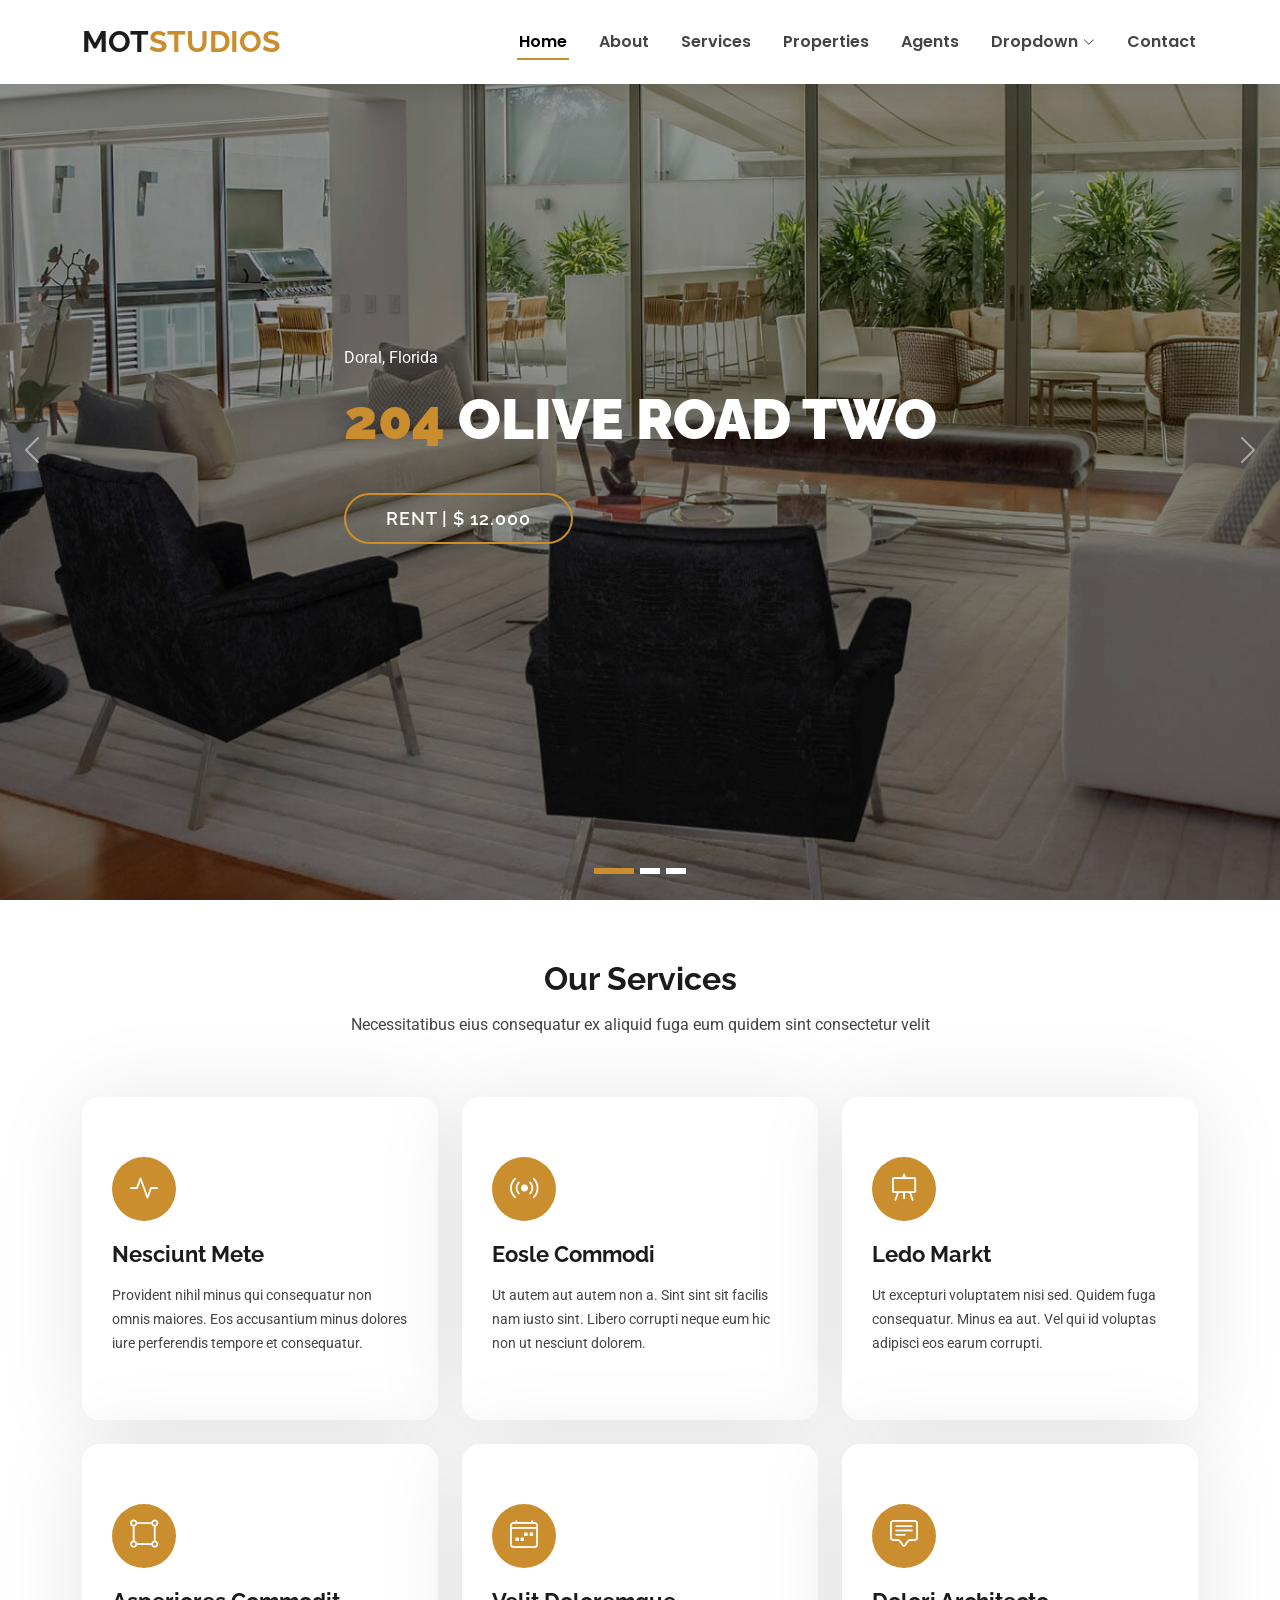
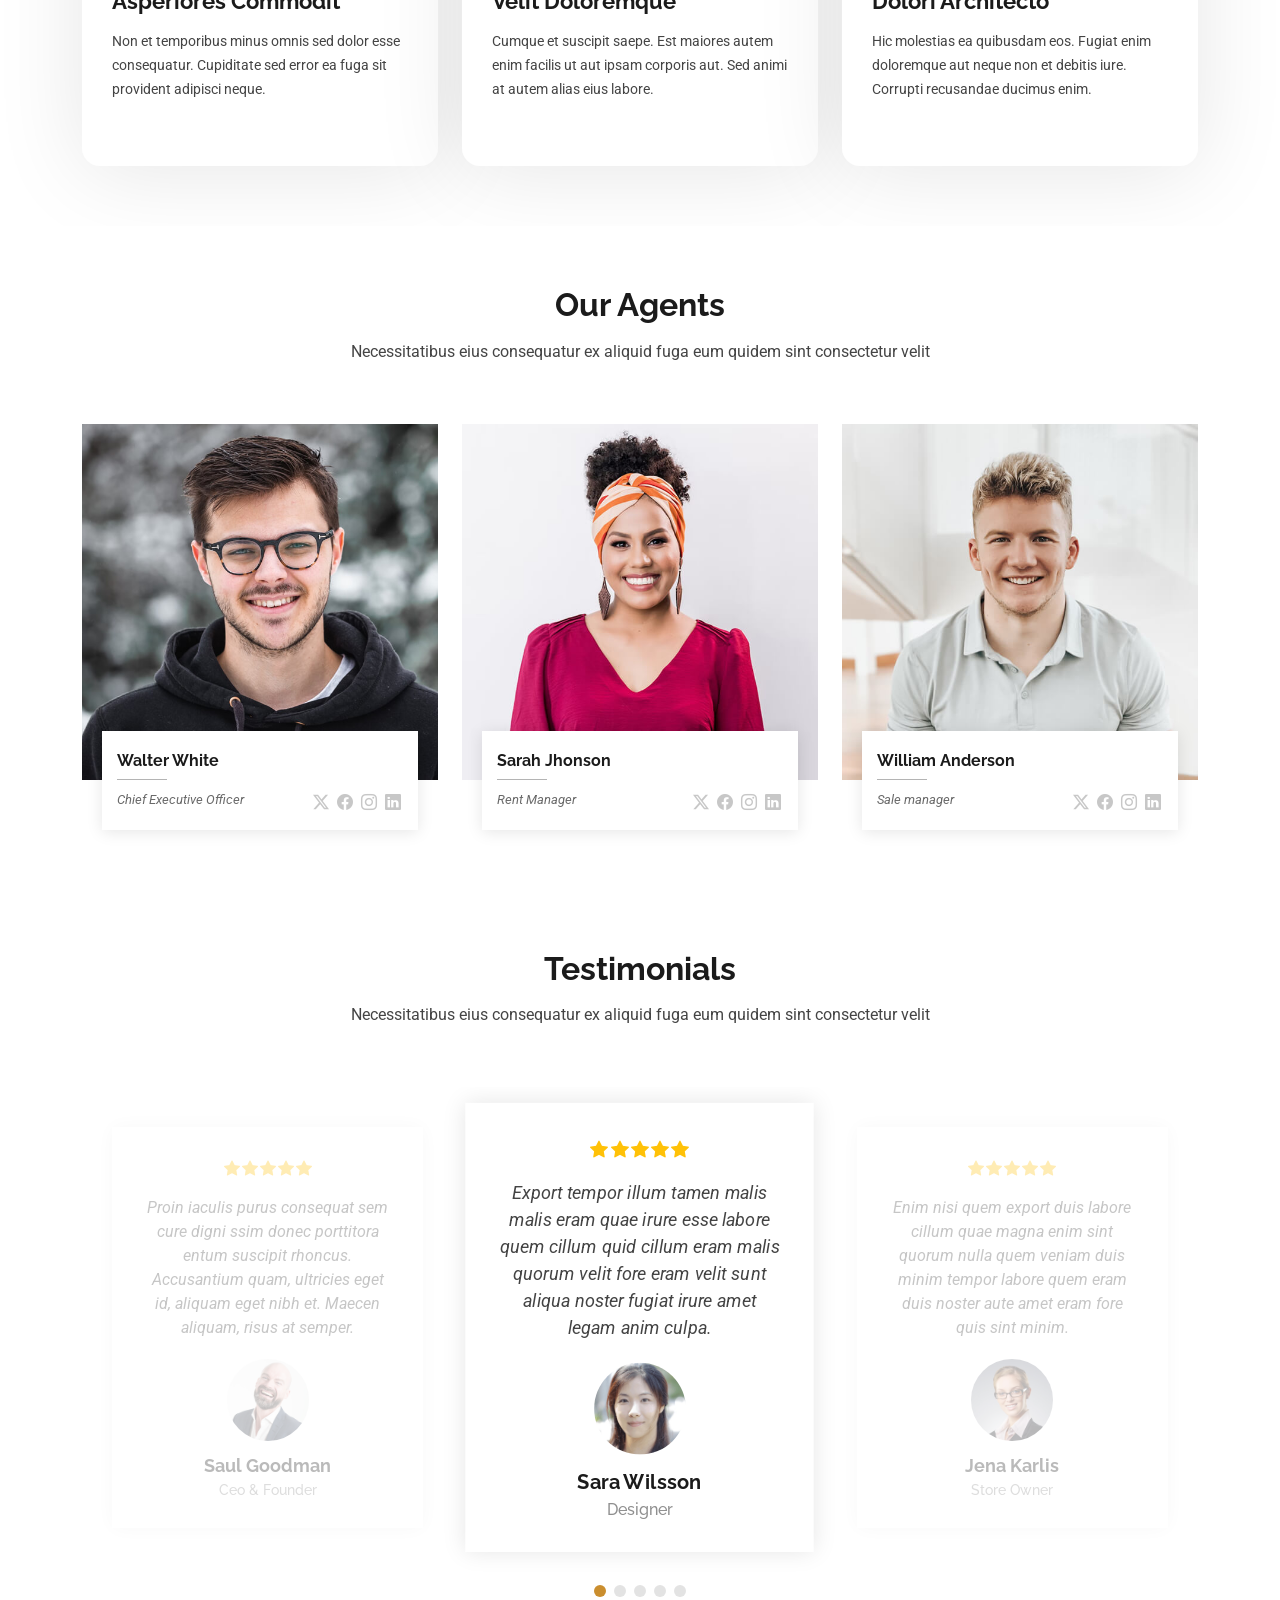
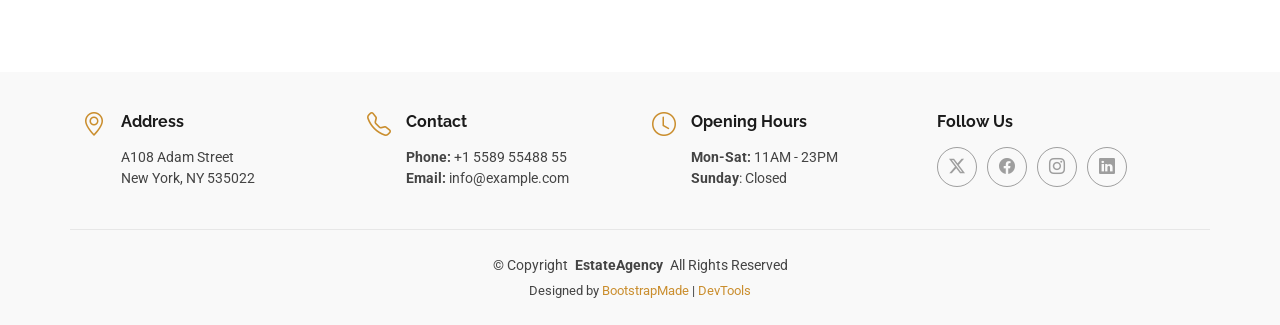
==== index.html @ 94bcbbbc "Just learnt about templates" ====
<!DOCTYPE html>
<html lang="en">

<head>
  <meta charset="utf-8">
  <meta content="width=device-width, initial-scale=1.0" name="viewport">
  <title>Property Plus</title>
  <meta name="description" content="">
  <meta name="keywords" content="">

  <!-- Favicons -->
  <link href="assets/img/favicon.png" rel="icon">
  <link href="assets/img/apple-touch-icon.png" rel="apple-touch-icon">

  <!-- Fonts -->
  <link href="https://fonts.googleapis.com" rel="preconnect">
  <link href="https://fonts.gstatic.com" rel="preconnect" crossorigin>
  <link href="https://fonts.googleapis.com/css2?family=Roboto:ital,wght@0,100;0,300;0,400;0,500;0,700;0,900;1,100;1,300;1,400;1,500;1,700;1,900&family=Poppins:ital,wght@0,100;0,200;0,300;0,400;0,500;0,600;0,700;0,800;0,900;1,100;1,200;1,300;1,400;1,500;1,600;1,700;1,800;1,900&family=Raleway:ital,wght@0,100;0,200;0,300;0,400;0,500;0,600;0,700;0,800;0,900;1,100;1,200;1,300;1,400;1,500;1,600;1,700;1,800;1,900&display=swap" rel="stylesheet">

  <!-- Vendor CSS Files -->
  <link href="assets/vendor/bootstrap/css/bootstrap.min.css" rel="stylesheet">
  <link href="assets/vendor/bootstrap-icons/bootstrap-icons.css" rel="stylesheet">
  <link href="assets/vendor/aos/aos.css" rel="stylesheet">
  <link href="assets/vendor/fontawesome-free/css/all.min.css" rel="stylesheet">
  <link href="assets/vendor/swiper/swiper-bundle.min.css" rel="stylesheet">

  <!-- Main CSS File -->
  <link href="assets/css/main.css" rel="stylesheet">

  <!-- =======================================================
  * Template Name: EstateAgency
  * Template URL: https://bootstrapmade.com/real-estate-agency-bootstrap-template/
  * Updated: Apr 08 2026 with Bootstrap v5.3.8
  * Author: BootstrapMade.com
  * License: https://bootstrapmade.com/license/
  ======================================================== -->
</head>

<body class="index-page">

  <header id="header" class="header d-flex align-items-center fixed-top">
    <div class="container-fluid container-xl position-relative d-flex align-items-center justify-content-between">

      <a href="index.html" class="logo d-flex align-items-center">
        <!-- Uncomment the line below if you also wish to use an image logo -->
        <!-- <img src="assets/img/logo.png" alt=""> -->
        <h1 class="sitename">MOT<span>STUDIOS</span></h1>
      </a>

      <nav id="navmenu" class="navmenu">
        <ul>
          <li><a href="index.html" class="active">Home</a></li>
          <li><a href="about.html">About</a></li>
          <li><a href="services.html">Services</a></li>
          <li><a href="properties.html">Properties</a></li>
          <li><a href="agents.html">Agents</a></li>
          <li class="dropdown"><a href="#"><span>Dropdown</span> <i class="bi bi-chevron-down toggle-dropdown"></i></a>
            <ul>
              <li><a href="#">Dropdown 1</a></li>
              <li class="dropdown"><a href="#"><span>Deep Dropdown</span> <i class="bi bi-chevron-down toggle-dropdown"></i></a>
                <ul>
                  <li><a href="#">Deep Dropdown 1</a></li>
                  <li><a href="#">Deep Dropdown 2</a></li>
                  <li><a href="#">Deep Dropdown 3</a></li>
                  <li><a href="#">Deep Dropdown 4</a></li>
                  <li><a href="#">Deep Dropdown 5</a></li>
                </ul>
              </li>
              <li><a href="#">Dropdown 2</a></li>
              <li><a href="#">Dropdown 3</a></li>
              <li><a href="#">Dropdown 4</a></li>
            </ul>
          </li>
          <li><a href="contact.html">Contact</a></li>
        </ul>
        <i class="mobile-nav-toggle d-xl-none bi bi-list"></i>
      </nav>

    </div>
  </header>

  <main class="main">

    <!-- Hero Section -->
    <section id="hero" class="hero section dark-background">

      <div id="hero-carousel" class="carousel slide" data-bs-ride="carousel" data-bs-interval="5000">

        <div class="carousel-item active">
          <img src="assets/img/hero-carousel/hero-carousel-1.jpg" alt="">
          <div class="carousel-container">
            <div>
              <p>Doral, Florida</p>
              <h2><span>204</span> Olive Road Two</h2>
              <a href="property-single.html" class="btn-get-started">rent | $ 12.000</a>
            </div>
          </div>
        </div><!-- End Carousel Item -->

        <div class="carousel-item">
          <img src="assets/img/hero-carousel/hero-carousel-2.jpg" alt="">
          <div class="carousel-container">
            <div>
              <p>Doral, Florida</p>
              <h2><span>247</span> Venda Road Five</h2>
              <a href="property-single.html" class="btn-get-started">sale | $ 356.000</a>
            </div>
          </div>
        </div><!-- End Carousel Item -->

        <div class="carousel-item">
          <img src="assets/img/hero-carousel/hero-carousel-3.jpg" alt="">
          <div class="carousel-container">
            <div>
              <p>Doral, Florida</p>
              <h2><span>247</span> Vitra Road three</h2>
              <a href="property-single.html" class="btn-get-started">rent | $ 3.000</a>
            </div>
          </div>
        </div><!-- End Carousel Item -->

        <a class="carousel-control-prev" href="#hero-carousel" role="button" data-bs-slide="prev">
          <span class="carousel-control-prev-icon bi bi-chevron-left" aria-hidden="true"></span>
        </a>

        <a class="carousel-control-next" href="#hero-carousel" role="button" data-bs-slide="next">
          <span class="carousel-control-next-icon bi bi-chevron-right" aria-hidden="true"></span>
        </a>

        <ol class="carousel-indicators"></ol>

      </div>

    </section><!-- /Hero Section -->

    <!-- Services Section -->
    <section id="services" class="services section">

      <!-- Section Title -->
      <div class="container section-title" data-aos="fade-up">
        <h2>Our Services</h2>
        <p>Necessitatibus eius consequatur ex aliquid fuga eum quidem sint consectetur velit</p>
      </div><!-- End Section Title -->

      <div class="container">

        <div class="row gy-4">

          <div class="col-lg-4 col-md-6" data-aos="fade-up" data-aos-delay="100">
            <div class="service-item  position-relative">
              <div class="icon">
                <i class="bi bi-activity"></i>
              </div>
              <a href="service-details.html" class="stretched-link">
                <h3>Nesciunt Mete</h3>
              </a>
              <p>Provident nihil minus qui consequatur non omnis maiores. Eos accusantium minus dolores iure perferendis tempore et consequatur.</p>
            </div>
          </div><!-- End Service Item -->

          <div class="col-lg-4 col-md-6" data-aos="fade-up" data-aos-delay="200">
            <div class="service-item position-relative">
              <div class="icon">
                <i class="bi bi-broadcast"></i>
              </div>
              <a href="service-details.html" class="stretched-link">
                <h3>Eosle Commodi</h3>
              </a>
              <p>Ut autem aut autem non a. Sint sint sit facilis nam iusto sint. Libero corrupti neque eum hic non ut nesciunt dolorem.</p>
            </div>
          </div><!-- End Service Item -->

          <div class="col-lg-4 col-md-6" data-aos="fade-up" data-aos-delay="300">
            <div class="service-item position-relative">
              <div class="icon">
                <i class="bi bi-easel"></i>
              </div>
              <a href="service-details.html" class="stretched-link">
                <h3>Ledo Markt</h3>
              </a>
              <p>Ut excepturi voluptatem nisi sed. Quidem fuga consequatur. Minus ea aut. Vel qui id voluptas adipisci eos earum corrupti.</p>
            </div>
          </div><!-- End Service Item -->

          <div class="col-lg-4 col-md-6" data-aos="fade-up" data-aos-delay="400">
            <div class="service-item position-relative">
              <div class="icon">
                <i class="bi bi-bounding-box-circles"></i>
              </div>
              <a href="service-details.html" class="stretched-link">
                <h3>Asperiores Commodit</h3>
              </a>
              <p>Non et temporibus minus omnis sed dolor esse consequatur. Cupiditate sed error ea fuga sit provident adipisci neque.</p>
              <a href="service-details.html" class="stretched-link"></a>
            </div>
          </div><!-- End Service Item -->

          <div class="col-lg-4 col-md-6" data-aos="fade-up" data-aos-delay="500">
            <div class="service-item position-relative">
              <div class="icon">
                <i class="bi bi-calendar4-week"></i>
              </div>
              <a href="service-details.html" class="stretched-link">
                <h3>Velit Doloremque</h3>
              </a>
              <p>Cumque et suscipit saepe. Est maiores autem enim facilis ut aut ipsam corporis aut. Sed animi at autem alias eius labore.</p>
              <a href="service-details.html" class="stretched-link"></a>
            </div>
          </div><!-- End Service Item -->

          <div class="col-lg-4 col-md-6" data-aos="fade-up" data-aos-delay="600">
            <div class="service-item position-relative">
              <div class="icon">
                <i class="bi bi-chat-square-text"></i>
              </div>
              <a href="service-details.html" class="stretched-link">
                <h3>Dolori Architecto</h3>
              </a>
              <p>Hic molestias ea quibusdam eos. Fugiat enim doloremque aut neque non et debitis iure. Corrupti recusandae ducimus enim.</p>
              <a href="service-details.html" class="stretched-link"></a>
            </div>
          </div><!-- End Service Item -->

        </div>

      </div>

    </section><!-- /Services Section -->

    <!-- Agents Section -->
    <section id="agents" class="agents section">

      <!-- Section Title -->
      <div class="container section-title" data-aos="fade-up">
        <h2>Our Agents</h2>
        <p>Necessitatibus eius consequatur ex aliquid fuga eum quidem sint consectetur velit</p>
      </div><!-- End Section Title -->

      <div class="container">

        <div class="row gy-5">

          <div class="col-lg-4 col-md-6" data-aos="fade-up" data-aos-delay="100">
            <div class="member">
              <div class="pic"><img src="assets/img/team/team-1.jpg" class="img-fluid" alt=""></div>
              <div class="member-info">
                <h4>Walter White</h4>
                <span>Chief Executive Officer</span>
                <div class="social">
                  <a href=""><i class="bi bi-twitter-x"></i></a>
                  <a href=""><i class="bi bi-facebook"></i></a>
                  <a href=""><i class="bi bi-instagram"></i></a>
                  <a href=""><i class="bi bi-linkedin"></i></a>
                </div>
              </div>
            </div>
          </div><!-- End Team Member -->

          <div class="col-lg-4 col-md-6" data-aos="fade-up" data-aos-delay="200">
            <div class="member">
              <div class="pic"><img src="assets/img/team/team-2.jpg" class="img-fluid" alt=""></div>
              <div class="member-info">
                <h4>Sarah Jhonson</h4>
                <span>Rent Manager</span>
                <div class="social">
                  <a href=""><i class="bi bi-twitter-x"></i></a>
                  <a href=""><i class="bi bi-facebook"></i></a>
                  <a href=""><i class="bi bi-instagram"></i></a>
                  <a href=""><i class="bi bi-linkedin"></i></a>
                </div>
              </div>
            </div>
          </div><!-- End Team Member -->

          <div class="col-lg-4 col-md-6" data-aos="fade-up" data-aos-delay="300">
            <div class="member">
              <div class="pic"><img src="assets/img/team/team-3.jpg" class="img-fluid" alt=""></div>
              <div class="member-info">
                <h4>William Anderson</h4>
                <span>Sale manager<br></span>
                <div class="social">
                  <a href=""><i class="bi bi-twitter-x"></i></a>
                  <a href=""><i class="bi bi-facebook"></i></a>
                  <a href=""><i class="bi bi-instagram"></i></a>
                  <a href=""><i class="bi bi-linkedin"></i></a>
                </div>
              </div>
            </div>
          </div><!-- End Team Member -->

        </div>

      </div>

    </section><!-- /Agents Section -->

    <!-- Testimonials Section -->
    <section id="testimonials" class="testimonials section">

      <!-- Section Title -->
      <div class="container section-title" data-aos="fade-up">
        <h2>Testimonials</h2>
        <p>Necessitatibus eius consequatur ex aliquid fuga eum quidem sint consectetur velit</p>
      </div><!-- End Section Title -->

      <div class="container" data-aos="fade-up" data-aos-delay="100">

        <div class="swiper init-swiper">
          <script type="application/json" class="swiper-config">
            {
              "loop": true,
              "speed": 600,
              "autoplay": {
                "delay": 5000
              },
              "slidesPerView": "auto",
              "pagination": {
                "el": ".swiper-pagination",
                "type": "bullets",
                "clickable": true
              },
              "breakpoints": {
                "320": {
                  "slidesPerView": 1,
                  "spaceBetween": 40
                },
                "1200": {
                  "slidesPerView": 3,
                  "spaceBetween": 1
                }
              }
            }
          </script>
          <div class="swiper-wrapper">

            <div class="swiper-slide">
              <div class="testimonial-item">
                <div class="stars">
                  <i class="bi bi-star-fill"></i><i class="bi bi-star-fill"></i><i class="bi bi-star-fill"></i><i class="bi bi-star-fill"></i><i class="bi bi-star-fill"></i>
                </div>
                <p>
                  Proin iaculis purus consequat sem cure digni ssim donec porttitora entum suscipit rhoncus. Accusantium quam, ultricies eget id, aliquam eget nibh et. Maecen aliquam, risus at semper.
                </p>
                <div class="profile mt-auto">
                  <img src="assets/img/testimonials/testimonials-1.jpg" class="testimonial-img" alt="">
                  <h3>Saul Goodman</h3>
                  <h4>Ceo &amp; Founder</h4>
                </div>
              </div>
            </div><!-- End testimonial item -->

            <div class="swiper-slide">
              <div class="testimonial-item">
                <div class="stars">
                  <i class="bi bi-star-fill"></i><i class="bi bi-star-fill"></i><i class="bi bi-star-fill"></i><i class="bi bi-star-fill"></i><i class="bi bi-star-fill"></i>
                </div>
                <p>
                  Export tempor illum tamen malis malis eram quae irure esse labore quem cillum quid cillum eram malis quorum velit fore eram velit sunt aliqua noster fugiat irure amet legam anim culpa.
                </p>
                <div class="profile mt-auto">
                  <img src="assets/img/testimonials/testimonials-2.jpg" class="testimonial-img" alt="">
                  <h3>Sara Wilsson</h3>
                  <h4>Designer</h4>
                </div>
              </div>
            </div><!-- End testimonial item -->

            <div class="swiper-slide">
              <div class="testimonial-item">
                <div class="stars">
                  <i class="bi bi-star-fill"></i><i class="bi bi-star-fill"></i><i class="bi bi-star-fill"></i><i class="bi bi-star-fill"></i><i class="bi bi-star-fill"></i>
                </div>
                <p>
                  Enim nisi quem export duis labore cillum quae magna enim sint quorum nulla quem veniam duis minim tempor labore quem eram duis noster aute amet eram fore quis sint minim.
                </p>
                <div class="profile mt-auto">
                  <img src="assets/img/testimonials/testimonials-3.jpg" class="testimonial-img" alt="">
                  <h3>Jena Karlis</h3>
                  <h4>Store Owner</h4>
                </div>
              </div>
            </div><!-- End testimonial item -->

            <div class="swiper-slide">
              <div class="testimonial-item">
                <div class="stars">
                  <i class="bi bi-star-fill"></i><i class="bi bi-star-fill"></i><i class="bi bi-star-fill"></i><i class="bi bi-star-fill"></i><i class="bi bi-star-fill"></i>
                </div>
                <p>
                  Fugiat enim eram quae cillum dolore dolor amet nulla culpa multos export minim fugiat minim velit minim dolor enim duis veniam ipsum anim magna sunt elit fore quem dolore labore illum veniam.
                </p>
                <div class="profile mt-auto">
                  <img src="assets/img/testimonials/testimonials-4.jpg" class="testimonial-img" alt="">
                  <h3>Matt Brandon</h3>
                  <h4>Freelancer</h4>
                </div>
              </div>
            </div><!-- End testimonial item -->

            <div class="swiper-slide">
              <div class="testimonial-item">
                <div class="stars">
                  <i class="bi bi-star-fill"></i><i class="bi bi-star-fill"></i><i class="bi bi-star-fill"></i><i class="bi bi-star-fill"></i><i class="bi bi-star-fill"></i>
                </div>
                <p>
                  Quis quorum aliqua sint quem legam fore sunt eram irure aliqua veniam tempor noster veniam enim culpa labore duis sunt culpa nulla illum cillum fugiat legam esse veniam culpa fore nisi cillum quid.
                </p>
                <div class="profile mt-auto">
                  <img src="assets/img/testimonials/testimonials-5.jpg" class="testimonial-img" alt="">
                  <h3>John Larson</h3>
                  <h4>Entrepreneur</h4>
                </div>
              </div>
            </div><!-- End testimonial item -->

          </div>
          <div class="swiper-pagination"></div>
        </div>

      </div>

    </section><!-- /Testimonials Section -->

  </main>

  <footer id="footer" class="footer light-background">

    <div class="container">
      <div class="row gy-3">
        <div class="col-lg-3 col-md-6 d-flex">
          <i class="bi bi-geo-alt icon"></i>
          <div class="address">
            <h4>Address</h4>
            <p>A108 Adam Street</p>
            <p>New York, NY 535022</p>
            <p></p>
          </div>

        </div>

        <div class="col-lg-3 col-md-6 d-flex">
          <i class="bi bi-telephone icon"></i>
          <div>
            <h4>Contact</h4>
            <p>
              <strong>Phone:</strong> <span>+1 5589 55488 55</span><br>
              <strong>Email:</strong> <span>info@example.com</span><br>
            </p>
          </div>
        </div>

        <div class="col-lg-3 col-md-6 d-flex">
          <i class="bi bi-clock icon"></i>
          <div>
            <h4>Opening Hours</h4>
            <p>
              <strong>Mon-Sat:</strong> <span>11AM - 23PM</span><br>
              <strong>Sunday</strong>: <span>Closed</span>
            </p>
          </div>
        </div>

        <div class="col-lg-3 col-md-6">
          <h4>Follow Us</h4>
          <div class="social-links d-flex">
            <a href="#" class="twitter"><i class="bi bi-twitter-x"></i></a>
            <a href="#" class="facebook"><i class="bi bi-facebook"></i></a>
            <a href="#" class="instagram"><i class="bi bi-instagram"></i></a>
            <a href="#" class="linkedin"><i class="bi bi-linkedin"></i></a>
          </div>
        </div>

      </div>
    </div>

    <div class="container copyright text-center mt-4">
      <p>© <span>Copyright</span> <strong class="px-1 sitename">EstateAgency</strong> <span>All Rights Reserved</span></p>
      <div class="credits">
        <!-- All the links in the footer should remain intact. -->
        <!-- You can delete the links only if you've purchased the pro version. -->
        <!-- Licensing information: https://bootstrapmade.com/license/ -->
        <!-- Purchase the pro version with working PHP/AJAX contact form: [buy-url] -->
        Designed by <a href="https://bootstrapmade.com/">BootstrapMade</a> | <a href="https://bootstrapmade.com/tools/">DevTools</a>
      </div>
    </div>

  </footer>

  <!-- Scroll Top -->
  <a href="#" id="scroll-top" class="scroll-top d-flex align-items-center justify-content-center"><i class="bi bi-arrow-up-short"></i></a>

  <!-- Preloader -->
  <div id="preloader"></div>

  <!-- Vendor JS Files -->
  <script src="assets/vendor/bootstrap/js/bootstrap.bundle.min.js"></script>
  <script src="assets/vendor/php-email-form/validate.js"></script>
  <script src="assets/vendor/aos/aos.js"></script>
  <script src="assets/vendor/swiper/swiper-bundle.min.js"></script>
  <script src="assets/vendor/purecounter/purecounter_vanilla.js"></script>

  <!-- Main JS File -->
  <script src="assets/js/main.js"></script>

</body>

</html>
---- assets/css/main.css ----
/**
* Template Name: EstateAgency
* Template URL: https://bootstrapmade.com/real-estate-agency-bootstrap-template/
* Updated: Aug 09 2024 with Bootstrap v5.3.3
* Author: BootstrapMade.com
* License: https://bootstrapmade.com/license/
*/

/*--------------------------------------------------------------
# Font & Color Variables
# Help: https://bootstrapmade.com/color-system/
--------------------------------------------------------------*/
/* Fonts */
:root {
  --default-font: "Roboto",  system-ui, -apple-system, "Segoe UI", Roboto, "Helvetica Neue", Arial, "Noto Sans", "Liberation Sans", sans-serif, "Apple Color Emoji", "Segoe UI Emoji", "Segoe UI Symbol", "Noto Color Emoji";
  --heading-font: "Raleway",  sans-serif;
  --nav-font: "Poppins",  sans-serif;
}

/* Global Colors - The following color variables are used throughout the website. Updating them here will change the color scheme of the entire website */
:root { 
  --background-color: #ffffff; /* Background color for the entire website, including individual sections */
  --default-color: #444444; /* Default color used for the majority of the text content across the entire website */
  --heading-color: #1b1b1b; /* Color for headings, subheadings and title throughout the website */
  --accent-color: #ca8e2e; /* Accent color that represents your brand on the website. It's used for buttons, links, and other elements that need to stand out */
  --surface-color: #ffffff; /* The surface color is used as a background of boxed elements within sections, such as cards, icon boxes, or other elements that require a visual separation from the global background. */
  --contrast-color: #ffffff; /* Contrast color for text, ensuring readability against backgrounds of accent, heading, or default colors. */
}

/* Nav Menu Colors - The following color variables are used specifically for the navigation menu. They are separate from the global colors to allow for more customization options */
:root {
  --nav-color: #444444;  /* The default color of the main navmenu links */
  --nav-hover-color: #000000; /* Applied to main navmenu links when they are hovered over or active */
  --nav-mobile-background-color: #ffffff; /* Used as the background color for mobile navigation menu */
  --nav-dropdown-background-color: #ffffff; /* Used as the background color for dropdown items that appear when hovering over primary navigation items */
  --nav-dropdown-color: #444444; /* Used for navigation links of the dropdown items in the navigation menu. */
  --nav-dropdown-hover-color: #2eca6a; /* Similar to --nav-hover-color, this color is applied to dropdown navigation links when they are hovered over. */
}

/* Color Presets - These classes override global colors when applied to any section or element, providing reuse of the sam color scheme. */

.light-background {
  --background-color: #f9f9f9;
  --surface-color: #ffffff;
}

.dark-background {
  --background-color: #060606;
  --default-color: #ffffff;
  --heading-color: #ffffff;
  --surface-color: #252525;
  --contrast-color: #ffffff;
}

/* Smooth scroll */
:root {
  scroll-behavior: smooth;
}

/*--------------------------------------------------------------
# General Styling & Shared Classes
--------------------------------------------------------------*/
body {
  color: var(--default-color);
  background-color: var(--background-color);
  font-family: var(--default-font);
}

a {
  color: var(--accent-color);
  text-decoration: none;
  transition: 0.3s;
}

a:hover {
  color: color-mix(in srgb, var(--accent-color), transparent 25%);
  text-decoration: none;
}

h1,
h2,
h3,
h4,
h5,
h6 {
  color: var(--heading-color);
  font-family: var(--heading-font);
}

/* PHP Email Form Messages
------------------------------*/
.php-email-form .error-message {
  display: none;
  background: #df1529;
  color: #ffffff;
  text-align: left;
  padding: 15px;
  margin-bottom: 24px;
  font-weight: 600;
}

.php-email-form .sent-message {
  display: none;
  color: #ffffff;
  background: #059652;
  text-align: center;
  padding: 15px;
  margin-bottom: 24px;
  font-weight: 600;
}

.php-email-form .loading {
  display: none;
  background: var(--surface-color);
  text-align: center;
  padding: 15px;
  margin-bottom: 24px;
}

.php-email-form .loading:before {
  content: "";
  display: inline-block;
  border-radius: 50%;
  width: 24px;
  height: 24px;
  margin: 0 10px -6px 0;
  border: 3px solid var(--accent-color);
  border-top-color: var(--surface-color);
  animation: php-email-form-loading 1s linear infinite;
}

@keyframes php-email-form-loading {
  0% {
    transform: rotate(0deg);
  }

  100% {
    transform: rotate(360deg);
  }
}

/*--------------------------------------------------------------
# Global Header
--------------------------------------------------------------*/
.header {
  color: var(--default-color);
  background-color: var(--background-color);
  padding: 15px 0;
  transition: all 0.5s;
  z-index: 997;
  box-shadow: 0px 0 18px rgba(0, 0, 0, 0.1);
}

.header .logo {
  line-height: 1;
}

.header .logo img {
  max-height: 32px;
  margin-right: 8px;
}

.header .logo h1 {
  font-size: 30px;
  margin: 0;
  font-weight: 700;
  color: var(--heading-color);
}

.header .logo h1 span {
  color: var(--accent-color);
}

/*--------------------------------------------------------------
# Navigation Menu
--------------------------------------------------------------*/
/* Desktop Navigation */
@media (min-width: 1200px) {
  .navmenu {
    padding: 0;
  }

  .navmenu ul {
    margin: 0;
    padding: 0;
    display: flex;
    list-style: none;
    align-items: center;
  }

  .navmenu li {
    position: relative;
  }

  .navmenu>ul>li {
    white-space: nowrap;
    padding: 15px 14px;
  }

  .navmenu>ul>li:last-child {
    padding-right: 0;
  }

  .navmenu a,
  .navmenu a:focus {
    color: var(--nav-color);
    font-size: 16px;
    padding: 0 2px;
    font-family: var(--nav-font);
    font-weight: 600;
    display: flex;
    align-items: center;
    justify-content: space-between;
    white-space: nowrap;
    transition: 0.3s;
    position: relative;
  }

  .navmenu a i,
  .navmenu a:focus i {
    font-size: 12px;
    line-height: 0;
    margin-left: 5px;
    transition: 0.3s;
  }

  .navmenu>ul>li>a:before {
    content: "";
    position: absolute;
    width: 100%;
    height: 2px;
    bottom: -6px;
    left: 0;
    background-color: var(--accent-color);
    visibility: hidden;
    width: 0px;
    transition: all 0.3s ease-in-out 0s;
  }

  .navmenu a:hover:before,
  .navmenu li:hover>a:before,
  .navmenu .active:before {
    visibility: visible;
    width: 100%;
  }

  .navmenu li:hover>a,
  .navmenu .active,
  .navmenu .active:focus {
    color: var(--nav-hover-color);
  }

  .navmenu .dropdown ul {
    margin: 0;
    padding: 10px 0;
    background: var(--nav-dropdown-background-color);
    display: block;
    position: absolute;
    visibility: hidden;
    left: 14px;
    top: 130%;
    opacity: 0;
    transition: 0.3s;
    border-radius: 4px;
    z-index: 99;
    box-shadow: 0px 0px 30px rgba(0, 0, 0, 0.1);
  }

  .navmenu .dropdown ul li {
    min-width: 200px;
  }

  .navmenu .dropdown ul a {
    padding: 10px 20px;
    font-size: 15px;
    text-transform: none;
    color: var(--nav-dropdown-color);
  }

  .navmenu .dropdown ul a i {
    font-size: 12px;
  }

  .navmenu .dropdown ul a:hover,
  .navmenu .dropdown ul .active:hover,
  .navmenu .dropdown ul li:hover>a {
    color: var(--nav-dropdown-hover-color);
  }

  .navmenu .dropdown:hover>ul {
    opacity: 1;
    top: 100%;
    visibility: visible;
  }

  .navmenu .dropdown .dropdown ul {
    top: 0;
    left: -90%;
    visibility: hidden;
  }

  .navmenu .dropdown .dropdown:hover>ul {
    opacity: 1;
    top: 0;
    left: -100%;
    visibility: visible;
  }
}

/* Mobile Navigation */
@media (max-width: 1199px) {
  .mobile-nav-toggle {
    color: var(--nav-color);
    font-size: 28px;
    line-height: 0;
    margin-right: 10px;
    cursor: pointer;
    transition: color 0.3s;
  }

  .navmenu {
    padding: 0;
    z-index: 9997;
  }

  .navmenu ul {
    display: none;
    list-style: none;
    position: absolute;
    inset: 60px 20px 20px 20px;
    padding: 10px 0;
    margin: 0;
    border-radius: 6px;
    background-color: var(--nav-mobile-background-color);
    border: 1px solid color-mix(in srgb, var(--default-color), transparent 90%);
    box-shadow: none;
    overflow-y: auto;
    transition: 0.3s;
    z-index: 9998;
  }

  .navmenu a,
  .navmenu a:focus {
    color: var(--nav-dropdown-color);
    padding: 10px 20px;
    font-family: var(--nav-font);
    font-size: 17px;
    font-weight: 500;
    display: flex;
    align-items: center;
    justify-content: space-between;
    white-space: nowrap;
    transition: 0.3s;
  }

  .navmenu a i,
  .navmenu a:focus i {
    font-size: 12px;
    line-height: 0;
    margin-left: 5px;
    width: 30px;
    height: 30px;
    display: flex;
    align-items: center;
    justify-content: center;
    border-radius: 50%;
    transition: 0.3s;
    background-color: color-mix(in srgb, var(--accent-color), transparent 90%);
  }

  .navmenu a i:hover,
  .navmenu a:focus i:hover {
    background-color: var(--accent-color);
    color: var(--contrast-color);
  }

  .navmenu a:hover,
  .navmenu .active,
  .navmenu .active:focus {
    color: var(--nav-dropdown-hover-color);
  }

  .navmenu .active i,
  .navmenu .active:focus i {
    background-color: var(--accent-color);
    color: var(--contrast-color);
    transform: rotate(180deg);
  }

  .navmenu .dropdown ul {
    position: static;
    display: none;
    z-index: 99;
    padding: 10px 0;
    margin: 10px 20px;
    background-color: var(--nav-dropdown-background-color);
    transition: all 0.5s ease-in-out;
  }

  .navmenu .dropdown ul ul {
    background-color: rgba(33, 37, 41, 0.1);
  }

  .navmenu .dropdown>.dropdown-active {
    display: block;
    background-color: rgba(33, 37, 41, 0.03);
  }

  .mobile-nav-active {
    overflow: hidden;
  }

  .mobile-nav-active .mobile-nav-toggle {
    color: #fff;
    position: absolute;
    font-size: 32px;
    top: 15px;
    right: 15px;
    margin-right: 0;
    z-index: 9999;
  }

  .mobile-nav-active .navmenu {
    position: fixed;
    overflow: hidden;
    inset: 0;
    background: rgba(33, 37, 41, 0.8);
    transition: 0.3s;
  }

  .mobile-nav-active .navmenu>ul {
    display: block;
  }
}

/*--------------------------------------------------------------
# Global Footer
--------------------------------------------------------------*/
.footer {
  color: var(--default-color);
  background-color: var(--background-color);
  font-size: 14px;
  padding: 40px 0 0 0;
  position: relative;
}

.footer .icon {
  color: var(--accent-color);
  margin-right: 15px;
  font-size: 24px;
  line-height: 0;
}

.footer h4 {
  font-size: 16px;
  font-weight: 700;
  margin-bottom: 15px;
}

.footer .address p {
  margin-bottom: 0px;
}

.footer .social-links a {
  display: flex;
  align-items: center;
  justify-content: center;
  width: 40px;
  height: 40px;
  border-radius: 50%;
  border: 1px solid color-mix(in srgb, var(--default-color), transparent 50%);
  font-size: 16px;
  color: color-mix(in srgb, var(--default-color), transparent 50%);
  margin-right: 10px;
  transition: 0.3s;
}

.footer .social-links a:hover {
  color: var(--accent-color);
  border-color: var(--accent-color);
}

.footer .copyright {
  padding: 25px 0;
  border-top: 1px solid color-mix(in srgb, var(--default-color), transparent 90%);
}

.footer .copyright p {
  margin-bottom: 0;
}

.footer .credits {
  margin-top: 5px;
  font-size: 13px;
}

/*--------------------------------------------------------------
# Preloader
--------------------------------------------------------------*/
#preloader {
  position: fixed;
  inset: 0;
  z-index: 999999;
  overflow: hidden;
  background: var(--background-color);
  transition: all 0.6s ease-out;
}

#preloader:before {
  content: "";
  position: fixed;
  top: calc(50% - 30px);
  left: calc(50% - 30px);
  border: 6px solid #ffffff;
  border-color: var(--accent-color) transparent var(--accent-color) transparent;
  border-radius: 50%;
  width: 60px;
  height: 60px;
  animation: animate-preloader 1.5s linear infinite;
}

@keyframes animate-preloader {
  0% {
    transform: rotate(0deg);
  }

  100% {
    transform: rotate(360deg);
  }
}

/*--------------------------------------------------------------
# Scroll Top Button
--------------------------------------------------------------*/
.scroll-top {
  position: fixed;
  visibility: hidden;
  opacity: 0;
  right: 15px;
  bottom: 15px;
  z-index: 99999;
  background-color: var(--accent-color);
  width: 40px;
  height: 40px;
  border-radius: 4px;
  transition: all 0.4s;
}

.scroll-top i {
  font-size: 24px;
  color: var(--contrast-color);
  line-height: 0;
}

.scroll-top:hover {
  background-color: color-mix(in srgb, var(--accent-color), transparent 20%);
  color: var(--contrast-color);
}

.scroll-top.active {
  visibility: visible;
  opacity: 1;
}

/*--------------------------------------------------------------
# Disable aos animation delay on mobile devices
--------------------------------------------------------------*/
@media screen and (max-width: 768px) {
  [data-aos-delay] {
    transition-delay: 0 !important;
  }
}

/*--------------------------------------------------------------
# Global Page Titles & Breadcrumbs
--------------------------------------------------------------*/
.page-title {
  color: var(--default-color);
  background-color: var(--background-color);
  position: relative;
}

.page-title .heading {
  padding: 160px 0 80px 0;
  border-top: 1px solid color-mix(in srgb, var(--default-color), transparent 90%);
}

.page-title .heading h1 {
  font-size: 38px;
  font-weight: 700;
}

.page-title nav {
  background-color: color-mix(in srgb, var(--default-color), transparent 95%);
  padding: 20px 0;
}

.page-title nav ol {
  display: flex;
  flex-wrap: wrap;
  list-style: none;
  margin: 0;
  font-size: 16px;
  font-weight: 600;
}

.page-title nav ol li+li {
  padding-left: 10px;
}

.page-title nav ol li+li::before {
  content: "/";
  display: inline-block;
  padding-right: 10px;
  color: color-mix(in srgb, var(--default-color), transparent 70%);
}

/*--------------------------------------------------------------
# Global Sections
--------------------------------------------------------------*/
section,
.section {
  color: var(--default-color);
  background-color: var(--background-color);
  padding: 60px 0;
  scroll-margin-top: 90px;
  overflow: clip;
}

@media (max-width: 1199px) {

  section,
  .section {
    scroll-margin-top: 66px;
  }
}

/*--------------------------------------------------------------
# Global Section Titles
--------------------------------------------------------------*/
.section-title {
  text-align: center;
  padding-bottom: 60px;
  position: relative;
}

.section-title h2 {
  font-size: 32px;
  font-weight: 700;
  margin-bottom: 15px;
}

.section-title p {
  margin-bottom: 0;
}

/*--------------------------------------------------------------
# Hero Section
--------------------------------------------------------------*/
.hero {
  padding: 0;
}

.hero .carousel {
  width: 100%;
  min-height: 100vh;
  padding: 0;
  margin: 0;
  background-color: var(--background-color);
  position: relative;
  overflow: hidden;
}

.hero img {
  position: absolute;
  inset: 0;
  display: block;
  width: 100%;
  height: 100%;
  object-fit: cover;
  z-index: 1;
}

.hero .carousel-item {
  position: absolute;
  inset: 0;
  background-size: cover;
  background-position: center;
  background-repeat: no-repeat;
  overflow: hidden;
}

.hero .carousel-item:before {
  content: "";
  background: color-mix(in srgb, var(--background-color), transparent 60%);
  position: absolute;
  inset: 0;
  z-index: 2;
}

.hero .carousel-container {
  position: absolute;
  inset: 90px 100px;
  display: flex;
  justify-content: center;
  align-items: center;
  flex-direction: column;
  z-index: 3;
}

@media (max-width: 575px) {
  .hero .carousel-container {
    inset: 90px 50px;
  }
}

.hero h2 {
  margin-bottom: 30px;
  font-size: 56px;
  font-weight: 900;
  text-transform: uppercase;
}

.hero h2 span {
  color: var(--accent-color);
}

@media (max-width: 768px) {
  .hero h2 {
    font-size: 30px;
  }
}

.hero .btn-get-started {
  color: var(--contrast-color);
  font-family: var(--heading-font);
  font-weight: 600;
  font-size: 18px;
  letter-spacing: 1px;
  text-transform: uppercase;
  display: inline-block;
  padding: 10px 40px;
  border-radius: 50px;
  transition: 0.5s;
  margin: 10px 0;
  align-self: flex-start;
  flex-shrink: 0;
  border: 2px solid var(--accent-color);
}

.hero .btn-get-started:hover {
  background: color-mix(in srgb, var(--accent-color), transparent 20%);
}

.hero .carousel-control-prev,
.hero .carousel-control-next {
  width: 10%;
  transition: 0.3s;
  opacity: 0.5;
  z-index: 3;
}

.hero .carousel-control-prev:focus,
.hero .carousel-control-next:focus {
  opacity: 0.5;
}

.hero .carousel-control-prev:hover,
.hero .carousel-control-next:hover {
  opacity: 0.9;
}

@media (min-width: 1024px) {

  .hero .carousel-control-prev,
  .hero .carousel-control-next {
    width: 5%;
  }
}

.hero .carousel-control-next-icon,
.hero .carousel-control-prev-icon {
  background: none;
  font-size: 32px;
  line-height: 1;
}

.hero .carousel-indicators {
  list-style: none;
}

.hero .carousel-indicators li {
  cursor: pointer;
  opacity: 1;
  height: 6px;
  width: 20px;
  transition: 0.3s;
  padding: 0;
}

.hero .carousel-indicators .active {
  background-color: var(--accent-color);
  width: 40px;
}

/*--------------------------------------------------------------
# Services Section
--------------------------------------------------------------*/
.services .service-item {
  background-color: var(--surface-color);
  box-shadow: 0px 5px 90px 0px rgba(0, 0, 0, 0.1);
  padding: 60px 30px;
  transition: all ease-in-out 0.3s;
  border-radius: 18px;
  border-bottom: 5px solid var(--surface-color);
  height: 100%;
}

.services .service-item .icon {
  color: var(--contrast-color);
  background: var(--accent-color);
  margin: 0;
  width: 64px;
  height: 64px;
  border-radius: 50px;
  display: flex;
  align-items: center;
  justify-content: center;
  margin-bottom: 20px;
  font-size: 28px;
  transition: ease-in-out 0.3s;
}

.services .service-item h3 {
  font-weight: 700;
  margin: 10px 0 15px 0;
  font-size: 22px;
  transition: ease-in-out 0.3s;
}

.services .service-item p {
  line-height: 24px;
  font-size: 14px;
  margin-bottom: 0;
}

@media (min-width: 1365px) {
  .services .service-item:hover {
    transform: translateY(-10px);
    border-color: var(--accent-color);
  }

  .services .service-item:hover h3 {
    color: var(--accent-color);
  }
}

/*--------------------------------------------------------------
# Agents Section
--------------------------------------------------------------*/
.agents .member {
  position: relative;
}

.agents .member .pic {
  overflow: hidden;
  margin-bottom: 50px;
}

.agents .member .member-info {
  background-color: var(--surface-color);
  color: color-mix(in srgb, var(--default-color), transparent 20%);
  box-shadow: 0px 2px 15px rgba(0, 0, 0, 0.1);
  position: absolute;
  bottom: -50px;
  left: 20px;
  right: 20px;
  padding: 20px 15px;
  overflow: hidden;
  transition: 0.5s;
}

.agents .member h4 {
  font-weight: 700;
  margin-bottom: 10px;
  font-size: 16px;
  position: relative;
  padding-bottom: 10px;
}

.agents .member h4::after {
  content: "";
  position: absolute;
  display: block;
  width: 50px;
  height: 1px;
  background: color-mix(in srgb, var(--default-color), transparent 60%);
  bottom: 0;
  left: 0;
}

.agents .member span {
  font-style: italic;
  display: block;
  font-size: 13px;
}

.agents .member .social {
  position: absolute;
  right: 15px;
  bottom: 15px;
}

.agents .member .social a {
  transition: color 0.3s;
  color: color-mix(in srgb, var(--default-color), transparent 70%);
}

.agents .member .social a:hover {
  color: var(--accent-color);
}

.agents .member .social i {
  font-size: 16px;
  margin: 0 2px;
}

/*--------------------------------------------------------------
# Testimonials Section
--------------------------------------------------------------*/
.testimonials .testimonial-item {
  background-color: var(--surface-color);
  box-shadow: 0px 0 20px rgba(0, 0, 0, 0.1);
  box-sizing: content-box;
  padding: 30px;
  margin: 40px 30px;
  min-height: 320px;
  display: flex;
  flex-direction: column;
  text-align: center;
  transition: 0.3s;
}

.testimonials .testimonial-item .stars {
  margin-bottom: 15px;
}

.testimonials .testimonial-item .stars i {
  color: #ffc107;
  margin: 0 1px;
}

.testimonials .testimonial-item .testimonial-img {
  width: 90px;
  border-radius: 50%;
  border: 4px solid var(--background-color);
  margin: 0 auto;
}

.testimonials .testimonial-item h3 {
  font-size: 18px;
  font-weight: bold;
  margin: 10px 0 5px 0;
}

.testimonials .testimonial-item h4 {
  font-size: 14px;
  color: color-mix(in srgb, var(--default-color), transparent 40%);
  margin: 0;
}

.testimonials .testimonial-item p {
  font-style: italic;
  margin: 0 auto 15px auto;
}

.testimonials .swiper-wrapper {
  height: auto;
}

.testimonials .swiper-pagination {
  margin-top: 20px;
  position: relative;
}

.testimonials .swiper-pagination .swiper-pagination-bullet {
  width: 12px;
  height: 12px;
  background-color: color-mix(in srgb, var(--default-color), transparent 85%);
  opacity: 1;
}

.testimonials .swiper-pagination .swiper-pagination-bullet-active {
  background-color: var(--accent-color);
}

.testimonials .swiper-slide {
  opacity: 0.3;
}

@media (max-width: 1199px) {
  .testimonials .swiper-slide-active {
    opacity: 1;
  }

  .testimonials .swiper-pagination {
    margin-top: 0;
  }

  .testimonials .testimonial-item {
    margin: 40px 20px;
  }
}

@media (min-width: 1200px) {
  .testimonials .swiper-slide-next {
    opacity: 1;
    transform: scale(1.12);
  }
}

/*--------------------------------------------------------------
# About Section
--------------------------------------------------------------*/
.about .content .who-we-are {
  text-transform: uppercase;
  margin-bottom: 15px;
  color: color-mix(in srgb, var(--default-color), transparent 40%);
}

.about .content h3 {
  font-size: 2rem;
  font-weight: 700;
}

.about .content ul {
  list-style: none;
  padding: 0;
}

.about .content ul li {
  padding-bottom: 10px;
}

.about .content ul i {
  font-size: 1.25rem;
  margin-right: 4px;
  color: var(--accent-color);
}

.about .content p:last-child {
  margin-bottom: 0;
}

.about .content .read-more {
  background: var(--accent-color);
  color: var(--contrast-color);
  font-family: var(--heading-font);
  font-weight: 500;
  font-size: 16px;
  letter-spacing: 1px;
  padding: 12px 24px;
  border-radius: 5px;
  transition: 0.3s;
  display: inline-flex;
  align-items: center;
  justify-content: center;
}

.about .content .read-more i {
  font-size: 18px;
  margin-left: 5px;
  line-height: 0;
  transition: 0.3s;
}

.about .content .read-more:hover {
  background: color-mix(in srgb, var(--accent-color), transparent 20%);
  padding-right: 19px;
}

.about .content .read-more:hover i {
  margin-left: 10px;
}

.about .about-images img {
  border-radius: 10px;
}

/*--------------------------------------------------------------
# Stats Section
--------------------------------------------------------------*/
.stats .stats-item {
  background-color: var(--surface-color);
  box-shadow: 0px 0 30px rgba(0, 0, 0, 0.1);
  padding: 30px;
}

.stats .stats-item i {
  color: var(--accent-color);
  font-size: 42px;
  line-height: 0;
  margin-right: 20px;
}

.stats .stats-item span {
  color: var(--heading-color);
  font-size: 36px;
  display: block;
  font-weight: 600;
}

.stats .stats-item p {
  padding: 0;
  margin: 0;
  font-family: var(--heading-font);
  font-size: 16px;
}

/*--------------------------------------------------------------
# Features Section
--------------------------------------------------------------*/
.features .features-image {
  position: relative;
  min-height: 400px;
}

.features .features-image img {
  position: absolute;
  inset: 0;
  display: block;
  width: 100%;
  height: 100%;
  object-fit: cover;
  z-index: 1;
}

.features h3 {
  font-size: 28px;
  font-weight: 700;
  margin-bottom: 20px;
  padding-bottom: 20px;
  position: relative;
}

.features h3:after {
  content: "";
  background: var(--accent-color);
  position: absolute;
  display: block;
  width: 50px;
  height: 3px;
  left: 0;
  bottom: 0;
}

.features .icon-box {
  margin-top: 50px;
}

.features .icon-box i {
  color: var(--accent-color);
  background-color: var(--surface-color);
  display: flex;
  align-items: center;
  justify-content: center;
  margin-right: 25px;
  font-size: 28px;
  width: 56px;
  height: 56px;
  border-radius: 4px;
  line-height: 0;
  box-shadow: 0px 2px 30px rgba(0, 0, 0, 0.1);
  transition: 0.3s;
}

.features .icon-box:hover i {
  background-color: var(--accent-color);
  color: var(--contrast-color);
}

.features .icon-box h4 {
  font-weight: 700;
  margin-bottom: 10px;
  font-size: 18px;
}

.features .icon-box h4 a {
  color: var(--heading-color);
  transition: 0.3s;
}

.features .icon-box h4 a:hover {
  color: var(--accent-color);
}

.features .icon-box p {
  line-height: 24px;
  font-size: 14px;
  margin-bottom: 0;
}

/*--------------------------------------------------------------
# Service Details Section
--------------------------------------------------------------*/
.service-details .service-box {
  background-color: var(--surface-color);
  padding: 20px;
  box-shadow: 0px 2px 20px rgba(0, 0, 0, 0.1);
}

.service-details .service-box+.service-box {
  margin-top: 30px;
}

.service-details .service-box h4 {
  font-size: 20px;
  font-weight: 700;
  border-bottom: 2px solid color-mix(in srgb, var(--default-color), transparent 92%);
  padding-bottom: 15px;
  margin-bottom: 15px;
}

.service-details .services-list {
  background-color: var(--surface-color);
}

.service-details .services-list a {
  color: color-mix(in srgb, var(--default-color), transparent 20%);
  background-color: color-mix(in srgb, var(--default-color), transparent 96%);
  display: flex;
  align-items: center;
  padding: 12px 15px;
  margin-top: 15px;
  transition: 0.3s;
}

.service-details .services-list a:first-child {
  margin-top: 0;
}

.service-details .services-list a i {
  font-size: 16px;
  margin-right: 8px;
  color: var(--accent-color);
}

.service-details .services-list a.active {
  color: var(--contrast-color);
  background-color: var(--accent-color);
}

.service-details .services-list a.active i {
  color: var(--contrast-color);
}

.service-details .services-list a:hover {
  background-color: color-mix(in srgb, var(--accent-color), transparent 95%);
  color: var(--accent-color);
}

.service-details .download-catalog a {
  color: var(--default-color);
  display: flex;
  align-items: center;
  padding: 10px 0;
  transition: 0.3s;
  border-top: 1px solid color-mix(in srgb, var(--default-color), transparent 90%);
}

.service-details .download-catalog a:first-child {
  border-top: 0;
  padding-top: 0;
}

.service-details .download-catalog a:last-child {
  padding-bottom: 0;
}

.service-details .download-catalog a i {
  font-size: 24px;
  margin-right: 8px;
  color: var(--accent-color);
}

.service-details .download-catalog a:hover {
  color: var(--accent-color);
}

.service-details .help-box {
  background-color: var(--accent-color);
  color: var(--contrast-color);
  margin-top: 30px;
  padding: 30px 15px;
}

.service-details .help-box .help-icon {
  font-size: 48px;
}

.service-details .help-box h4,
.service-details .help-box a {
  color: var(--contrast-color);
}

.service-details .services-img {
  margin-bottom: 20px;
}

.service-details h3 {
  font-size: 26px;
  font-weight: 700;
}

.service-details p {
  font-size: 15px;
}

.service-details ul {
  list-style: none;
  padding: 0;
  font-size: 15px;
}

.service-details ul li {
  padding: 5px 0;
  display: flex;
  align-items: center;
}

.service-details ul i {
  font-size: 20px;
  margin-right: 8px;
  color: var(--accent-color);
}

/*--------------------------------------------------------------
# Contact Section
--------------------------------------------------------------*/
.contact .info-item+.info-item {
  margin-top: 40px;
}

.contact .info-item i {
  color: var(--contrast-color);
  background: var(--accent-color);
  font-size: 20px;
  width: 44px;
  height: 44px;
  display: flex;
  justify-content: center;
  align-items: center;
  border-radius: 4px;
  transition: all 0.3s ease-in-out;
  margin-right: 15px;
}

.contact .info-item h3 {
  padding: 0;
  font-size: 18px;
  font-weight: 700;
  margin-bottom: 5px;
}

.contact .info-item p {
  padding: 0;
  margin-bottom: 0;
  font-size: 14px;
}

.contact .php-email-form {
  height: 100%;
}

.contact .php-email-form input[type=text],
.contact .php-email-form input[type=email],
.contact .php-email-form textarea {
  font-size: 14px;
  padding: 10px 15px;
  box-shadow: none;
  border-radius: 0;
  color: var(--default-color);
  background-color: color-mix(in srgb, var(--background-color), transparent 50%);
  border-color: color-mix(in srgb, var(--default-color), transparent 80%);
}

.contact .php-email-form input[type=text]:focus,
.contact .php-email-form input[type=email]:focus,
.contact .php-email-form textarea:focus {
  border-color: var(--accent-color);
}

.contact .php-email-form input[type=text]::placeholder,
.contact .php-email-form input[type=email]::placeholder,
.contact .php-email-form textarea::placeholder {
  color: color-mix(in srgb, var(--default-color), transparent 70%);
}

.contact .php-email-form button[type=submit] {
  color: var(--contrast-color);
  background: var(--accent-color);
  border: 0;
  padding: 10px 30px;
  transition: 0.4s;
  border-radius: 4px;
}

.contact .php-email-form button[type=submit]:hover {
  background: color-mix(in srgb, var(--accent-color), transparent 20%);
}

/*--------------------------------------------------------------
# Real Estate Section
--------------------------------------------------------------*/
.real-estate .card {
  background-color: var(--background-color);
  color: var(--default-color);
  border: none;
  position: relative;
  border-radius: 0px;
  overflow: hidden;
  min-height: 500px;
}

.real-estate .card:before {
  content: "";
  position: absolute;
  inset: 0;
  background: linear-gradient(180deg, rgba(255, 255, 255, 0) 25%, rgba(0, 0, 0, 0.9) 75%);
  z-index: 2;
}

.real-estate .card img {
  position: absolute;
  inset: 0;
  display: block;
  width: 100%;
  height: 100%;
  object-fit: cover;
  z-index: 1;
}

.real-estate .card .card-body {
  position: absolute;
  bottom: 0;
  left: 0;
  right: 0;
  z-index: 3;
  padding: 30px;
}

.real-estate .card .card-body .sale-rent {
  display: inline-block;
  font-size: 15px;
  font-weight: 500;
  color: var(--contrast-color);
  padding: 4px 20px;
  border: 2px solid var(--accent-color);
  border-radius: 50px;
  margin-bottom: 10px;
}

.real-estate .card .card-body h3 {
  font-weight: 700;
  font-size: 20px;
  margin-bottom: 0px;
  padding-left: 10px;
  border-left: 3px solid var(--accent-color);
}

.real-estate .card .card-body h3 a {
  color: var(--contrast-color);
}

.real-estate .card .card-body .card-content {
  background-color: var(--accent-color);
  color: var(--contrast-color);
  height: 80px;
  visibility: hidden;
  opacity: 0;
  margin-top: 10px;
  margin-bottom: -80px;
  margin-left: -30px;
  margin-right: -30px;
  transition: 0.3s;
  padding: 0 10px;
}

.real-estate .card .card-body .card-content .propery-info {
  font-weight: 500;
}

.real-estate .card:hover .card-content {
  margin-bottom: -30px;
  visibility: visible;
  opacity: 1;
}

/*--------------------------------------------------------------
# Real Estate 2 Section
--------------------------------------------------------------*/
.real-estate-2 .portfolio-details-slider img {
  width: 100%;
}

.real-estate-2 .swiper-wrapper {
  height: auto;
}

.real-estate-2 .swiper-button-prev,
.real-estate-2 .swiper-button-next {
  width: 48px;
  height: 48px;
}

.real-estate-2 .swiper-button-prev:after,
.real-estate-2 .swiper-button-next:after {
  color: rgba(255, 255, 255, 0.8);
  background-color: rgba(0, 0, 0, 0.15);
  font-size: 24px;
  border-radius: 50%;
  width: 48px;
  height: 48px;
  display: flex;
  align-items: center;
  justify-content: center;
  transition: 0.3s;
}

.real-estate-2 .swiper-button-prev:hover:after,
.real-estate-2 .swiper-button-next:hover:after {
  background-color: rgba(0, 0, 0, 0.3);
}

@media (max-width: 575px) {

  .real-estate-2 .swiper-button-prev,
  .real-estate-2 .swiper-button-next {
    display: none;
  }
}

.real-estate-2 .swiper-pagination {
  margin-top: 20px;
  position: relative;
}

.real-estate-2 .swiper-pagination .swiper-pagination-bullet {
  width: 10px;
  height: 10px;
  background-color: color-mix(in srgb, var(--default-color), transparent 85%);
  opacity: 1;
}

.real-estate-2 .swiper-pagination .swiper-pagination-bullet-active {
  background-color: var(--accent-color);
}

.real-estate-2 .portfolio-info h3 {
  font-size: 22px;
  font-weight: 700;
  margin-bottom: 20px;
  padding-bottom: 20px;
  position: relative;
}

.real-estate-2 .portfolio-info h3:after {
  content: "";
  position: absolute;
  display: block;
  width: 50px;
  height: 3px;
  background: var(--accent-color);
  left: 0;
  bottom: 0;
}

.real-estate-2 .portfolio-info ul {
  list-style: none;
  padding: 0;
  font-size: 15px;
}

.real-estate-2 .portfolio-info ul li {
  display: flex;
  flex-direction: column;
  padding-bottom: 15px;
}

.real-estate-2 .portfolio-info ul strong {
  text-transform: uppercase;
  font-weight: 400;
  color: color-mix(in srgb, var(--default-color), transparent 50%);
  font-size: 14px;
}

.real-estate-2 .portfolio-info .btn-visit {
  padding: 8px 40px;
  background: var(--accent-color);
  color: var(--contrast-color);
  border-radius: 50px;
  transition: 0.3s;
}

.real-estate-2 .portfolio-info .btn-visit:hover {
  background: color-mix(in srgb, var(--accent-color), transparent 20%);
}

.real-estate-2 .portfolio-description h2 {
  font-size: 26px;
  font-weight: 700;
  margin-bottom: 20px;
}

.real-estate-2 .portfolio-description p {
  padding: 0;
}

.real-estate-2 .portfolio-description .testimonial-item {
  padding: 30px 30px 0 30px;
  position: relative;
  background: color-mix(in srgb, var(--default-color), transparent 97%);
  margin-bottom: 50px;
}

.real-estate-2 .portfolio-description .testimonial-item .testimonial-img {
  width: 90px;
  border-radius: 50px;
  border: 6px solid var(--background-color);
  float: left;
  margin: 0 10px 0 0;
}

.real-estate-2 .portfolio-description .testimonial-item h3 {
  font-size: 18px;
  font-weight: bold;
  margin: 15px 0 5px 0;
  padding-top: 20px;
}

.real-estate-2 .portfolio-description .testimonial-item h4 {
  font-size: 14px;
  color: #6c757d;
  margin: 0;
}

.real-estate-2 .portfolio-description .testimonial-item .quote-icon-left,
.real-estate-2 .portfolio-description .testimonial-item .quote-icon-right {
  color: color-mix(in srgb, var(--accent-color), transparent 50%);
  font-size: 26px;
  line-height: 0;
}

.real-estate-2 .portfolio-description .testimonial-item .quote-icon-left {
  display: inline-block;
  left: -5px;
  position: relative;
}

.real-estate-2 .portfolio-description .testimonial-item .quote-icon-right {
  display: inline-block;
  right: -5px;
  position: relative;
  top: 10px;
  transform: scale(-1, -1);
}

.real-estate-2 .portfolio-description .testimonial-item p {
  font-style: italic;
  margin: 0 0 15px 0 0 0;
  padding: 0;
}

.real-estate-2 .nav-pills {
  border-bottom: 1px solid color-mix(in srgb, var(--default-color), transparent 85%);
}

.real-estate-2 .nav-pills li+li {
  margin-left: 40px;
}

.real-estate-2 .nav-link {
  background: none;
  font-size: 18px;
  font-weight: 400;
  color: var(--default-color);
  padding: 12px 0;
  margin-bottom: -2px;
  border-radius: 0;
}

.real-estate-2 .nav-link.active {
  color: var(--accent-color);
  background: none;
  border-bottom: 3px solid var(--accent-color);
}

@media (max-width: 575px) {
  .real-estate-2 .nav-link {
    font-size: 16px;
  }
}

.real-estate-2 .tab-content h4 {
  font-size: 18px;
  margin: 0;
  font-weight: 700;
  color: var(--default-color);
}

.real-estate-2 .tab-content i {
  font-size: 22px;
  line-height: 0;
  margin-right: 8px;
  color: var(--accent-color);
}

/*--------------------------------------------------------------
# Starter Section Section
--------------------------------------------------------------*/
.starter-section {
  /* Add your styles here */
}
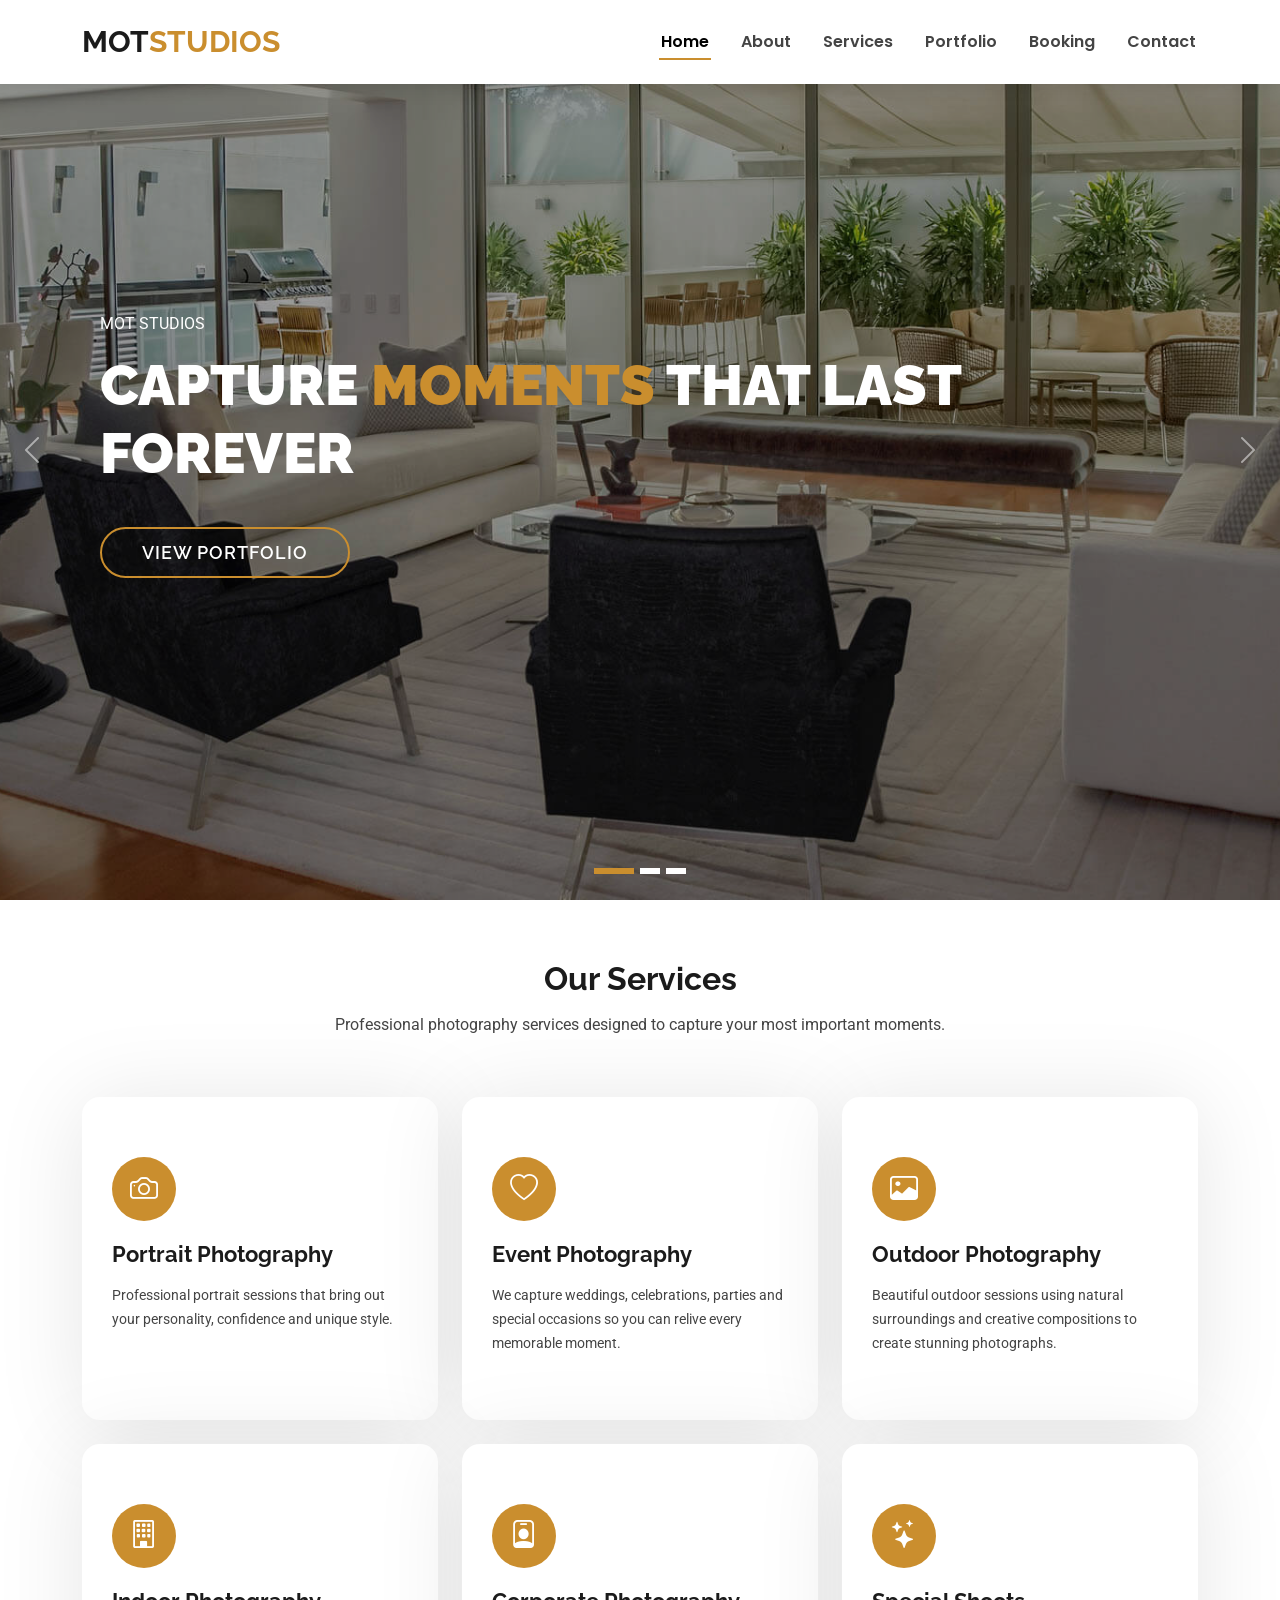
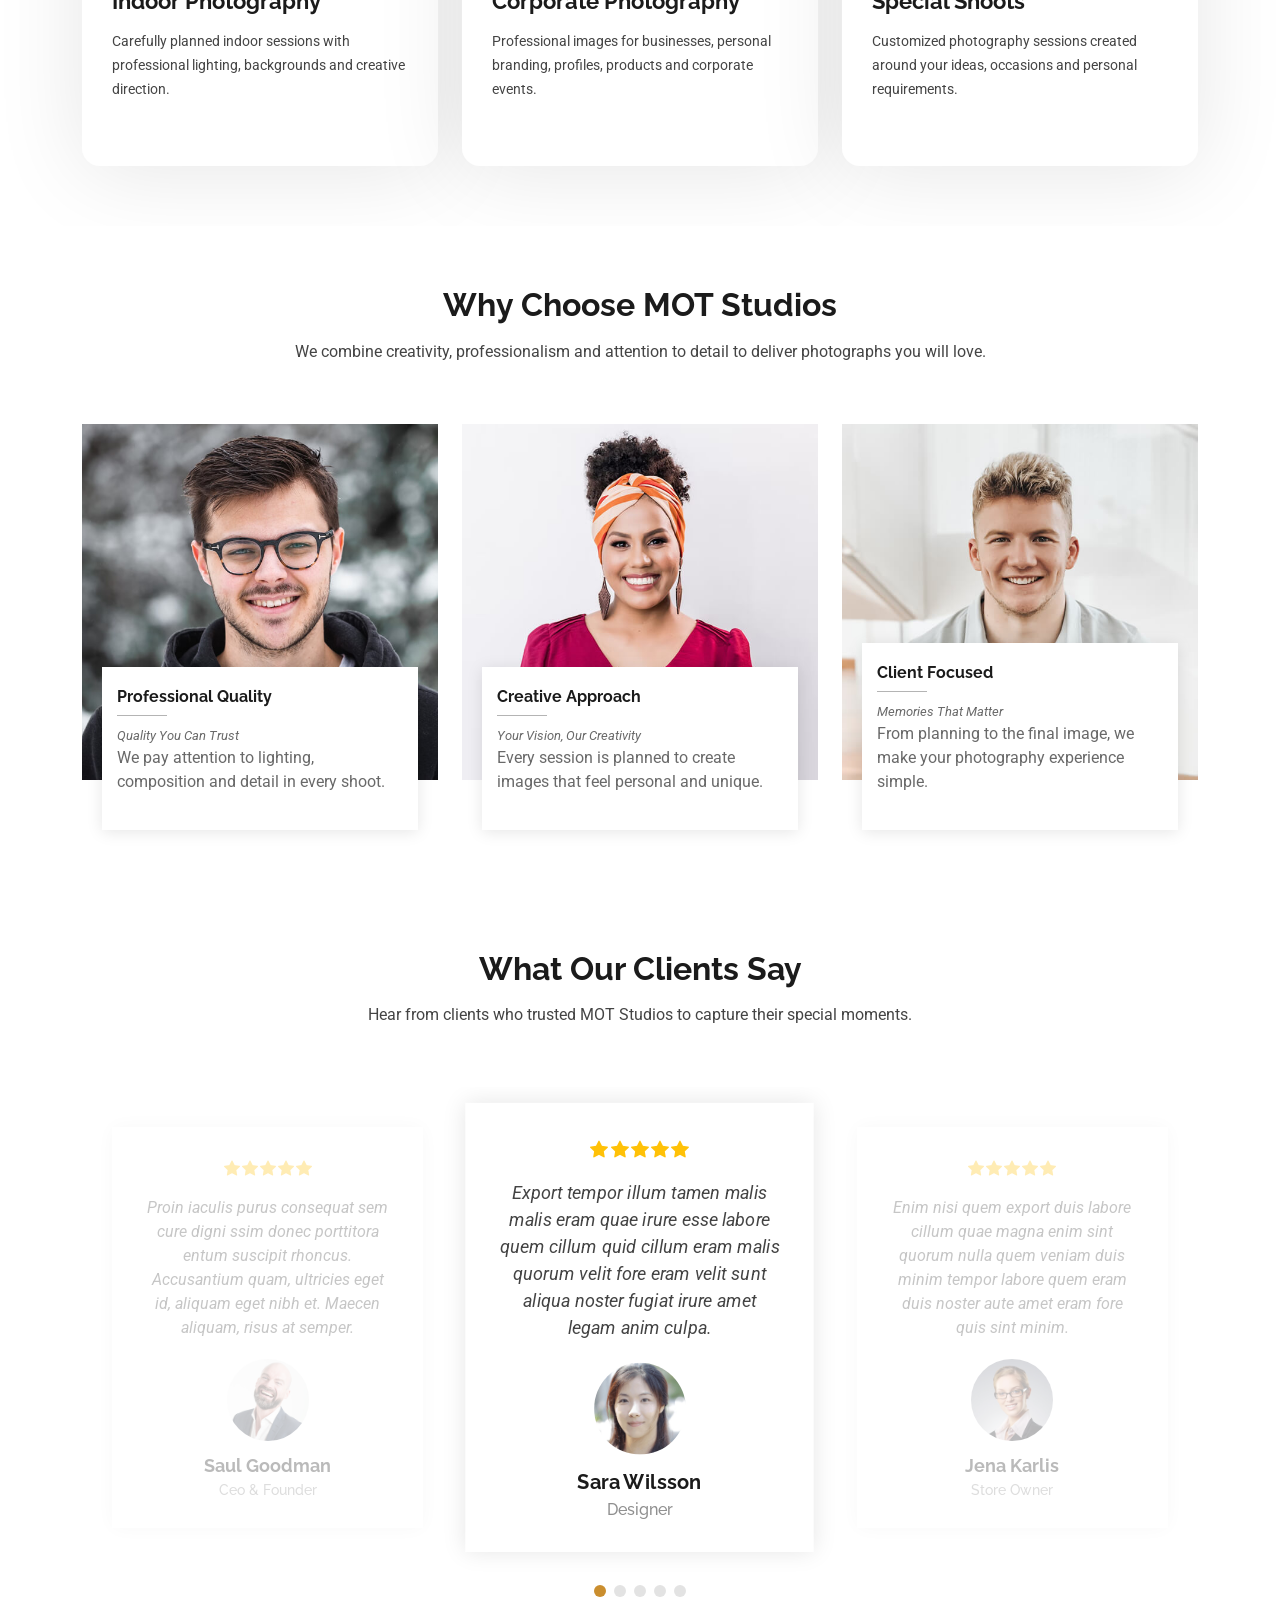
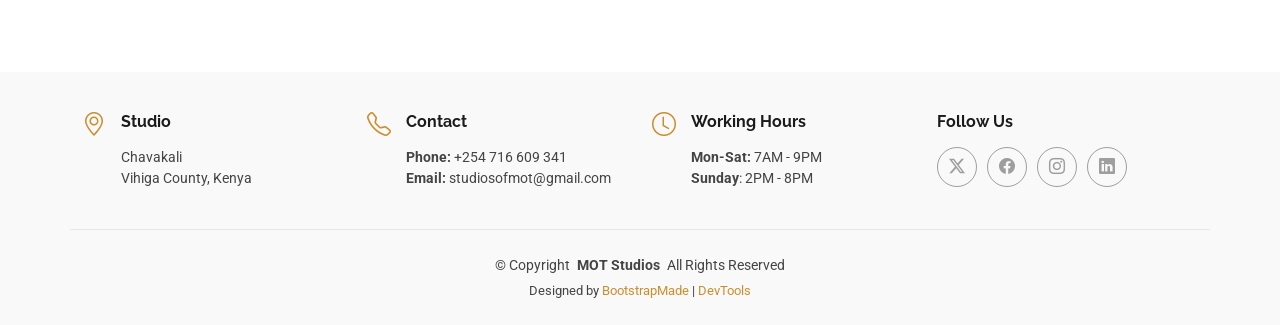
==== commit 6f5d182b: "page edits" ====
--- a/index.html
+++ b/index.html
@@ -4,7 +4,7 @@
 <head>
   <meta charset="utf-8">
   <meta content="width=device-width, initial-scale=1.0" name="viewport">
-  <title>Property Plus</title>
+  <title>MOT Studios | Photography</title>
   <meta name="description" content="">
   <meta name="keywords" content="">
 
@@ -15,7 +15,9 @@
   <!-- Fonts -->
   <link href="https://fonts.googleapis.com" rel="preconnect">
   <link href="https://fonts.gstatic.com" rel="preconnect" crossorigin>
-  <link href="https://fonts.googleapis.com/css2?family=Roboto:ital,wght@0,100;0,300;0,400;0,500;0,700;0,900;1,100;1,300;1,400;1,500;1,700;1,900&family=Poppins:ital,wght@0,100;0,200;0,300;0,400;0,500;0,600;0,700;0,800;0,900;1,100;1,200;1,300;1,400;1,500;1,600;1,700;1,800;1,900&family=Raleway:ital,wght@0,100;0,200;0,300;0,400;0,500;0,600;0,700;0,800;0,900;1,100;1,200;1,300;1,400;1,500;1,600;1,700;1,800;1,900&display=swap" rel="stylesheet">
+  <link
+    href="https://fonts.googleapis.com/css2?family=Roboto:ital,wght@0,100;0,300;0,400;0,500;0,700;0,900;1,100;1,300;1,400;1,500;1,700;1,900&family=Poppins:ital,wght@0,100;0,200;0,300;0,400;0,500;0,600;0,700;0,800;0,900;1,100;1,200;1,300;1,400;1,500;1,600;1,700;1,800;1,900&family=Raleway:ital,wght@0,100;0,200;0,300;0,400;0,500;0,600;0,700;0,800;0,900;1,100;1,200;1,300;1,400;1,500;1,600;1,700;1,800;1,900&display=swap"
+    rel="stylesheet">
 
   <!-- Vendor CSS Files -->
   <link href="assets/vendor/bootstrap/css/bootstrap.min.css" rel="stylesheet">
@@ -52,27 +54,11 @@
           <li><a href="index.html" class="active">Home</a></li>
           <li><a href="about.html">About</a></li>
           <li><a href="services.html">Services</a></li>
-          <li><a href="properties.html">Properties</a></li>
-          <li><a href="agents.html">Agents</a></li>
-          <li class="dropdown"><a href="#"><span>Dropdown</span> <i class="bi bi-chevron-down toggle-dropdown"></i></a>
-            <ul>
-              <li><a href="#">Dropdown 1</a></li>
-              <li class="dropdown"><a href="#"><span>Deep Dropdown</span> <i class="bi bi-chevron-down toggle-dropdown"></i></a>
-                <ul>
-                  <li><a href="#">Deep Dropdown 1</a></li>
-                  <li><a href="#">Deep Dropdown 2</a></li>
-                  <li><a href="#">Deep Dropdown 3</a></li>
-                  <li><a href="#">Deep Dropdown 4</a></li>
-                  <li><a href="#">Deep Dropdown 5</a></li>
-                </ul>
-              </li>
-              <li><a href="#">Dropdown 2</a></li>
-              <li><a href="#">Dropdown 3</a></li>
-              <li><a href="#">Dropdown 4</a></li>
-            </ul>
-          </li>
+          <li><a href="portfolio.html">Portfolio</a></li>
+          <li><a href="booking.html">Booking</a></li>
           <li><a href="contact.html">Contact</a></li>
         </ul>
+
         <i class="mobile-nav-toggle d-xl-none bi bi-list"></i>
       </nav>
 
@@ -86,43 +72,51 @@
 
       <div id="hero-carousel" class="carousel slide" data-bs-ride="carousel" data-bs-interval="5000">
 
+        <!-- Slide 1 -->
         <div class="carousel-item active">
-          <img src="assets/img/hero-carousel/hero-carousel-1.jpg" alt="">
+          <img src="assets/img/hero-carousel/hero-carousel-1.jpg" alt="MOT Studios Photography">
+
           <div class="carousel-container">
             <div>
-              <p>Doral, Florida</p>
-              <h2><span>204</span> Olive Road Two</h2>
-              <a href="property-single.html" class="btn-get-started">rent | $ 12.000</a>
-            </div>
-          </div>
-        </div><!-- End Carousel Item -->
-
+              <p>MOT STUDIOS</p>
+              <h2>Capture <span>Moments</span> That Last Forever</h2>
+              <a href="portfolio.html" class="btn-get-started">View Portfolio</a>
+            </div>
+          </div>
+        </div>
+
+        <!-- Slide 2 -->
         <div class="carousel-item">
-          <img src="assets/img/hero-carousel/hero-carousel-2.jpg" alt="">
+          <img src="assets/img/hero-carousel/hero-carousel-2.jpg" alt="Professional Photography">
+
           <div class="carousel-container">
             <div>
-              <p>Doral, Florida</p>
-              <h2><span>247</span> Venda Road Five</h2>
-              <a href="property-single.html" class="btn-get-started">sale | $ 356.000</a>
-            </div>
-          </div>
-        </div><!-- End Carousel Item -->
-
+              <p>PROFESSIONAL PHOTOGRAPHY</p>
+              <h2>Your Story, <span>Our Lens</span></h2>
+              <a href="services.html" class="btn-get-started">Our Services</a>
+            </div>
+          </div>
+        </div>
+
+        <!-- Slide 3 -->
         <div class="carousel-item">
-          <img src="assets/img/hero-carousel/hero-carousel-3.jpg" alt="">
+          <img src="assets/img/hero-carousel/hero-carousel-3.jpg" alt="MOT Studios Photography">
+
           <div class="carousel-container">
             <div>
-              <p>Doral, Florida</p>
-              <h2><span>247</span> Vitra Road three</h2>
-              <a href="property-single.html" class="btn-get-started">rent | $ 3.000</a>
-            </div>
-          </div>
-        </div><!-- End Carousel Item -->
-
+              <p>CREATE. CAPTURE. REMEMBER.</p>
+              <h2>Every Moment <span>Deserves</span> To Be Remembered</h2>
+              <a href="booking.html" class="btn-get-started">Book a Shoot</a>
+            </div>
+          </div>
+        </div>
+
+        <!-- Previous -->
         <a class="carousel-control-prev" href="#hero-carousel" role="button" data-bs-slide="prev">
           <span class="carousel-control-prev-icon bi bi-chevron-left" aria-hidden="true"></span>
         </a>
 
+        <!-- Next -->
         <a class="carousel-control-next" href="#hero-carousel" role="button" data-bs-slide="next">
           <span class="carousel-control-next-icon bi bi-chevron-right" aria-hidden="true"></span>
         </a>
@@ -136,171 +130,187 @@
     <!-- Services Section -->
     <section id="services" class="services section">
 
-      <!-- Section Title -->
       <div class="container section-title" data-aos="fade-up">
         <h2>Our Services</h2>
-        <p>Necessitatibus eius consequatur ex aliquid fuga eum quidem sint consectetur velit</p>
-      </div><!-- End Section Title -->
+        <p>Professional photography services designed to capture your most important moments.</p>
+      </div>
 
       <div class="container">
 
         <div class="row gy-4">
 
+          <!-- Service 1 -->
           <div class="col-lg-4 col-md-6" data-aos="fade-up" data-aos-delay="100">
-            <div class="service-item  position-relative">
+            <div class="service-item position-relative">
               <div class="icon">
-                <i class="bi bi-activity"></i>
-              </div>
-              <a href="service-details.html" class="stretched-link">
-                <h3>Nesciunt Mete</h3>
-              </a>
-              <p>Provident nihil minus qui consequatur non omnis maiores. Eos accusantium minus dolores iure perferendis tempore et consequatur.</p>
-            </div>
-          </div><!-- End Service Item -->
-
+                <i class="bi bi-camera"></i>
+              </div>
+
+              <h3>Portrait Photography</h3>
+
+              <p>
+                Professional portrait sessions that bring out your personality,
+                confidence and unique style.
+              </p>
+            </div>
+          </div>
+
+          <!-- Service 2 -->
           <div class="col-lg-4 col-md-6" data-aos="fade-up" data-aos-delay="200">
             <div class="service-item position-relative">
               <div class="icon">
-                <i class="bi bi-broadcast"></i>
-              </div>
-              <a href="service-details.html" class="stretched-link">
-                <h3>Eosle Commodi</h3>
-              </a>
-              <p>Ut autem aut autem non a. Sint sint sit facilis nam iusto sint. Libero corrupti neque eum hic non ut nesciunt dolorem.</p>
-            </div>
-          </div><!-- End Service Item -->
-
+                <i class="bi bi-heart"></i>
+              </div>
+
+              <h3>Event Photography</h3>
+
+              <p>
+                We capture weddings, celebrations, parties and special occasions
+                so you can relive every memorable moment.
+              </p>
+            </div>
+          </div>
+
+          <!-- Service 3 -->
           <div class="col-lg-4 col-md-6" data-aos="fade-up" data-aos-delay="300">
             <div class="service-item position-relative">
               <div class="icon">
-                <i class="bi bi-easel"></i>
-              </div>
-              <a href="service-details.html" class="stretched-link">
-                <h3>Ledo Markt</h3>
-              </a>
-              <p>Ut excepturi voluptatem nisi sed. Quidem fuga consequatur. Minus ea aut. Vel qui id voluptas adipisci eos earum corrupti.</p>
-            </div>
-          </div><!-- End Service Item -->
-
+                <i class="bi bi-image"></i>
+              </div>
+
+              <h3>Outdoor Photography</h3>
+
+              <p>
+                Beautiful outdoor sessions using natural surroundings and creative
+                compositions to create stunning photographs.
+              </p>
+            </div>
+          </div>
+
+          <!-- Service 4 -->
           <div class="col-lg-4 col-md-6" data-aos="fade-up" data-aos-delay="400">
             <div class="service-item position-relative">
               <div class="icon">
-                <i class="bi bi-bounding-box-circles"></i>
-              </div>
-              <a href="service-details.html" class="stretched-link">
-                <h3>Asperiores Commodit</h3>
-              </a>
-              <p>Non et temporibus minus omnis sed dolor esse consequatur. Cupiditate sed error ea fuga sit provident adipisci neque.</p>
-              <a href="service-details.html" class="stretched-link"></a>
-            </div>
-          </div><!-- End Service Item -->
-
+                <i class="bi bi-building"></i>
+              </div>
+
+              <h3>Indoor Photography</h3>
+
+              <p>
+                Carefully planned indoor sessions with professional lighting,
+                backgrounds and creative direction.
+              </p>
+            </div>
+          </div>
+
+          <!-- Service 5 -->
           <div class="col-lg-4 col-md-6" data-aos="fade-up" data-aos-delay="500">
             <div class="service-item position-relative">
               <div class="icon">
-                <i class="bi bi-calendar4-week"></i>
-              </div>
-              <a href="service-details.html" class="stretched-link">
-                <h3>Velit Doloremque</h3>
-              </a>
-              <p>Cumque et suscipit saepe. Est maiores autem enim facilis ut aut ipsam corporis aut. Sed animi at autem alias eius labore.</p>
-              <a href="service-details.html" class="stretched-link"></a>
-            </div>
-          </div><!-- End Service Item -->
-
+                <i class="bi bi-person-badge"></i>
+              </div>
+
+              <h3>Corporate Photography</h3>
+
+              <p>
+                Professional images for businesses, personal branding, profiles,
+                products and corporate events.
+              </p>
+            </div>
+          </div>
+
+          <!-- Service 6 -->
           <div class="col-lg-4 col-md-6" data-aos="fade-up" data-aos-delay="600">
             <div class="service-item position-relative">
               <div class="icon">
-                <i class="bi bi-chat-square-text"></i>
-              </div>
-              <a href="service-details.html" class="stretched-link">
-                <h3>Dolori Architecto</h3>
-              </a>
-              <p>Hic molestias ea quibusdam eos. Fugiat enim doloremque aut neque non et debitis iure. Corrupti recusandae ducimus enim.</p>
-              <a href="service-details.html" class="stretched-link"></a>
-            </div>
-          </div><!-- End Service Item -->
-
-        </div>
-
-      </div>
-
-    </section><!-- /Services Section -->
-
-    <!-- Agents Section -->
+                <i class="bi bi-stars"></i>
+              </div>
+
+              <h3>Special Shoots</h3>
+
+              <p>
+                Customized photography sessions created around your ideas,
+                occasions and personal requirements.
+              </p>
+            </div>
+          </div>
+
+        </div>
+
+      </div>
+
+    </section>
+    <!-- /Services Section -->
+
+    
+    <!-- Why Choose Us Section -->
     <section id="agents" class="agents section">
+
+      <div class="container section-title" data-aos="fade-up">
+        <h2>Why Choose MOT Studios</h2>
+        <p>We combine creativity, professionalism and attention to detail to deliver photographs you will love.</p>
+      </div>
+
+      <div class="container">
+
+        <div class="row gy-5">
+
+          <div class="col-lg-4 col-md-6" data-aos="fade-up" data-aos-delay="100">
+            <div class="member">
+              <div class="pic">
+                <img src="assets/img/team/team-1.jpg" class="img-fluid" alt="Professional photography">
+              </div>
+
+              <div class="member-info">
+                <h4>Professional Quality</h4>
+                <span>Quality You Can Trust</span>
+                <p>We pay attention to lighting, composition and detail in every shoot.</p>
+              </div>
+            </div>
+          </div>
+
+          <div class="col-lg-4 col-md-6" data-aos="fade-up" data-aos-delay="200">
+            <div class="member">
+              <div class="pic">
+                <img src="assets/img/team/team-2.jpg" class="img-fluid" alt="Creative photography">
+              </div>
+
+              <div class="member-info">
+                <h4>Creative Approach</h4>
+                <span>Your Vision, Our Creativity</span>
+                <p>Every session is planned to create images that feel personal and unique.</p>
+              </div>
+            </div>
+          </div>
+
+          <div class="col-lg-4 col-md-6" data-aos="fade-up" data-aos-delay="300">
+            <div class="member">
+              <div class="pic">
+                <img src="assets/img/team/team-3.jpg" class="img-fluid" alt="Photography session">
+              </div>
+
+              <div class="member-info">
+                <h4>Client Focused</h4>
+                <span>Memories That Matter</span>
+                <p>From planning to the final image, we make your photography experience simple.</p>
+              </div>
+            </div>
+          </div>
+
+        </div>
+
+      </div>
+
+    </section>
+    <!-- /Why Choose Us Section -->
+
+    <!-- Testimonials Section -->
+    <section id="testimonials" class="testimonials section">
 
       <!-- Section Title -->
       <div class="container section-title" data-aos="fade-up">
-        <h2>Our Agents</h2>
-        <p>Necessitatibus eius consequatur ex aliquid fuga eum quidem sint consectetur velit</p>
-      </div><!-- End Section Title -->
-
-      <div class="container">
-
-        <div class="row gy-5">
-
-          <div class="col-lg-4 col-md-6" data-aos="fade-up" data-aos-delay="100">
-            <div class="member">
-              <div class="pic"><img src="assets/img/team/team-1.jpg" class="img-fluid" alt=""></div>
-              <div class="member-info">
-                <h4>Walter White</h4>
-                <span>Chief Executive Officer</span>
-                <div class="social">
-                  <a href=""><i class="bi bi-twitter-x"></i></a>
-                  <a href=""><i class="bi bi-facebook"></i></a>
-                  <a href=""><i class="bi bi-instagram"></i></a>
-                  <a href=""><i class="bi bi-linkedin"></i></a>
-                </div>
-              </div>
-            </div>
-          </div><!-- End Team Member -->
-
-          <div class="col-lg-4 col-md-6" data-aos="fade-up" data-aos-delay="200">
-            <div class="member">
-              <div class="pic"><img src="assets/img/team/team-2.jpg" class="img-fluid" alt=""></div>
-              <div class="member-info">
-                <h4>Sarah Jhonson</h4>
-                <span>Rent Manager</span>
-                <div class="social">
-                  <a href=""><i class="bi bi-twitter-x"></i></a>
-                  <a href=""><i class="bi bi-facebook"></i></a>
-                  <a href=""><i class="bi bi-instagram"></i></a>
-                  <a href=""><i class="bi bi-linkedin"></i></a>
-                </div>
-              </div>
-            </div>
-          </div><!-- End Team Member -->
-
-          <div class="col-lg-4 col-md-6" data-aos="fade-up" data-aos-delay="300">
-            <div class="member">
-              <div class="pic"><img src="assets/img/team/team-3.jpg" class="img-fluid" alt=""></div>
-              <div class="member-info">
-                <h4>William Anderson</h4>
-                <span>Sale manager<br></span>
-                <div class="social">
-                  <a href=""><i class="bi bi-twitter-x"></i></a>
-                  <a href=""><i class="bi bi-facebook"></i></a>
-                  <a href=""><i class="bi bi-instagram"></i></a>
-                  <a href=""><i class="bi bi-linkedin"></i></a>
-                </div>
-              </div>
-            </div>
-          </div><!-- End Team Member -->
-
-        </div>
-
-      </div>
-
-    </section><!-- /Agents Section -->
-
-    <!-- Testimonials Section -->
-    <section id="testimonials" class="testimonials section">
-
-      <!-- Section Title -->
-      <div class="container section-title" data-aos="fade-up">
-        <h2>Testimonials</h2>
-        <p>Necessitatibus eius consequatur ex aliquid fuga eum quidem sint consectetur velit</p>
+        <h2>What Our Clients Say</h2>
+        <p>Hear from clients who trusted MOT Studios to capture their special moments.</p>
       </div><!-- End Section Title -->
 
       <div class="container" data-aos="fade-up" data-aos-delay="100">
@@ -336,10 +346,12 @@
             <div class="swiper-slide">
               <div class="testimonial-item">
                 <div class="stars">
-                  <i class="bi bi-star-fill"></i><i class="bi bi-star-fill"></i><i class="bi bi-star-fill"></i><i class="bi bi-star-fill"></i><i class="bi bi-star-fill"></i>
+                  <i class="bi bi-star-fill"></i><i class="bi bi-star-fill"></i><i class="bi bi-star-fill"></i><i
+                    class="bi bi-star-fill"></i><i class="bi bi-star-fill"></i>
                 </div>
                 <p>
-                  Proin iaculis purus consequat sem cure digni ssim donec porttitora entum suscipit rhoncus. Accusantium quam, ultricies eget id, aliquam eget nibh et. Maecen aliquam, risus at semper.
+                  Proin iaculis purus consequat sem cure digni ssim donec porttitora entum suscipit rhoncus. Accusantium
+                  quam, ultricies eget id, aliquam eget nibh et. Maecen aliquam, risus at semper.
                 </p>
                 <div class="profile mt-auto">
                   <img src="assets/img/testimonials/testimonials-1.jpg" class="testimonial-img" alt="">
@@ -352,10 +364,12 @@
             <div class="swiper-slide">
               <div class="testimonial-item">
                 <div class="stars">
-                  <i class="bi bi-star-fill"></i><i class="bi bi-star-fill"></i><i class="bi bi-star-fill"></i><i class="bi bi-star-fill"></i><i class="bi bi-star-fill"></i>
+                  <i class="bi bi-star-fill"></i><i class="bi bi-star-fill"></i><i class="bi bi-star-fill"></i><i
+                    class="bi bi-star-fill"></i><i class="bi bi-star-fill"></i>
                 </div>
                 <p>
-                  Export tempor illum tamen malis malis eram quae irure esse labore quem cillum quid cillum eram malis quorum velit fore eram velit sunt aliqua noster fugiat irure amet legam anim culpa.
+                  Export tempor illum tamen malis malis eram quae irure esse labore quem cillum quid cillum eram malis
+                  quorum velit fore eram velit sunt aliqua noster fugiat irure amet legam anim culpa.
                 </p>
                 <div class="profile mt-auto">
                   <img src="assets/img/testimonials/testimonials-2.jpg" class="testimonial-img" alt="">
@@ -368,10 +382,12 @@
             <div class="swiper-slide">
               <div class="testimonial-item">
                 <div class="stars">
-                  <i class="bi bi-star-fill"></i><i class="bi bi-star-fill"></i><i class="bi bi-star-fill"></i><i class="bi bi-star-fill"></i><i class="bi bi-star-fill"></i>
+                  <i class="bi bi-star-fill"></i><i class="bi bi-star-fill"></i><i class="bi bi-star-fill"></i><i
+                    class="bi bi-star-fill"></i><i class="bi bi-star-fill"></i>
                 </div>
                 <p>
-                  Enim nisi quem export duis labore cillum quae magna enim sint quorum nulla quem veniam duis minim tempor labore quem eram duis noster aute amet eram fore quis sint minim.
+                  Enim nisi quem export duis labore cillum quae magna enim sint quorum nulla quem veniam duis minim
+                  tempor labore quem eram duis noster aute amet eram fore quis sint minim.
                 </p>
                 <div class="profile mt-auto">
                   <img src="assets/img/testimonials/testimonials-3.jpg" class="testimonial-img" alt="">
@@ -384,10 +400,12 @@
             <div class="swiper-slide">
               <div class="testimonial-item">
                 <div class="stars">
-                  <i class="bi bi-star-fill"></i><i class="bi bi-star-fill"></i><i class="bi bi-star-fill"></i><i class="bi bi-star-fill"></i><i class="bi bi-star-fill"></i>
+                  <i class="bi bi-star-fill"></i><i class="bi bi-star-fill"></i><i class="bi bi-star-fill"></i><i
+                    class="bi bi-star-fill"></i><i class="bi bi-star-fill"></i>
                 </div>
                 <p>
-                  Fugiat enim eram quae cillum dolore dolor amet nulla culpa multos export minim fugiat minim velit minim dolor enim duis veniam ipsum anim magna sunt elit fore quem dolore labore illum veniam.
+                  Fugiat enim eram quae cillum dolore dolor amet nulla culpa multos export minim fugiat minim velit
+                  minim dolor enim duis veniam ipsum anim magna sunt elit fore quem dolore labore illum veniam.
                 </p>
                 <div class="profile mt-auto">
                   <img src="assets/img/testimonials/testimonials-4.jpg" class="testimonial-img" alt="">
@@ -400,10 +418,12 @@
             <div class="swiper-slide">
               <div class="testimonial-item">
                 <div class="stars">
-                  <i class="bi bi-star-fill"></i><i class="bi bi-star-fill"></i><i class="bi bi-star-fill"></i><i class="bi bi-star-fill"></i><i class="bi bi-star-fill"></i>
+                  <i class="bi bi-star-fill"></i><i class="bi bi-star-fill"></i><i class="bi bi-star-fill"></i><i
+                    class="bi bi-star-fill"></i><i class="bi bi-star-fill"></i>
                 </div>
                 <p>
-                  Quis quorum aliqua sint quem legam fore sunt eram irure aliqua veniam tempor noster veniam enim culpa labore duis sunt culpa nulla illum cillum fugiat legam esse veniam culpa fore nisi cillum quid.
+                  Quis quorum aliqua sint quem legam fore sunt eram irure aliqua veniam tempor noster veniam enim culpa
+                  labore duis sunt culpa nulla illum cillum fugiat legam esse veniam culpa fore nisi cillum quid.
                 </p>
                 <div class="profile mt-auto">
                   <img src="assets/img/testimonials/testimonials-5.jpg" class="testimonial-img" alt="">
@@ -430,9 +450,9 @@
         <div class="col-lg-3 col-md-6 d-flex">
           <i class="bi bi-geo-alt icon"></i>
           <div class="address">
-            <h4>Address</h4>
-            <p>A108 Adam Street</p>
-            <p>New York, NY 535022</p>
+            <h4>Studio</h4>
+            <p>Chavakali</p>
+            <p>Vihiga County, Kenya</p>
             <p></p>
           </div>
 
@@ -443,8 +463,8 @@
           <div>
             <h4>Contact</h4>
             <p>
-              <strong>Phone:</strong> <span>+1 5589 55488 55</span><br>
-              <strong>Email:</strong> <span>info@example.com</span><br>
+              <strong>Phone:</strong> <span>+254 716 609 341</span><br>
+              <strong>Email:</strong> <span>studiosofmot@gmail.com</span><br>
             </p>
           </div>
         </div>
@@ -452,10 +472,10 @@
         <div class="col-lg-3 col-md-6 d-flex">
           <i class="bi bi-clock icon"></i>
           <div>
-            <h4>Opening Hours</h4>
+            <h4>Working Hours</h4>
             <p>
-              <strong>Mon-Sat:</strong> <span>11AM - 23PM</span><br>
-              <strong>Sunday</strong>: <span>Closed</span>
+              <strong>Mon-Sat:</strong> <span>7AM - 9PM</span><br>
+              <strong>Sunday</strong>: <span>2PM - 8PM</span>
             </p>
           </div>
         </div>
@@ -474,20 +494,23 @@
     </div>
 
     <div class="container copyright text-center mt-4">
-      <p>© <span>Copyright</span> <strong class="px-1 sitename">EstateAgency</strong> <span>All Rights Reserved</span></p>
+      <p>© <span>Copyright</span> <strong class="px-1 sitename">MOT Studios</strong> <span>All Rights Reserved</span>
+      </p>
       <div class="credits">
         <!-- All the links in the footer should remain intact. -->
         <!-- You can delete the links only if you've purchased the pro version. -->
         <!-- Licensing information: https://bootstrapmade.com/license/ -->
         <!-- Purchase the pro version with working PHP/AJAX contact form: [buy-url] -->
-        Designed by <a href="https://bootstrapmade.com/">BootstrapMade</a> | <a href="https://bootstrapmade.com/tools/">DevTools</a>
+        Designed by <a href="https://bootstrapmade.com/">BootstrapMade</a> | <a
+          href="https://bootstrapmade.com/tools/">DevTools</a>
       </div>
     </div>
 
   </footer>
 
   <!-- Scroll Top -->
-  <a href="#" id="scroll-top" class="scroll-top d-flex align-items-center justify-content-center"><i class="bi bi-arrow-up-short"></i></a>
+  <a href="#" id="scroll-top" class="scroll-top d-flex align-items-center justify-content-center"><i
+      class="bi bi-arrow-up-short"></i></a>
 
   <!-- Preloader -->
   <div id="preloader"></div>
